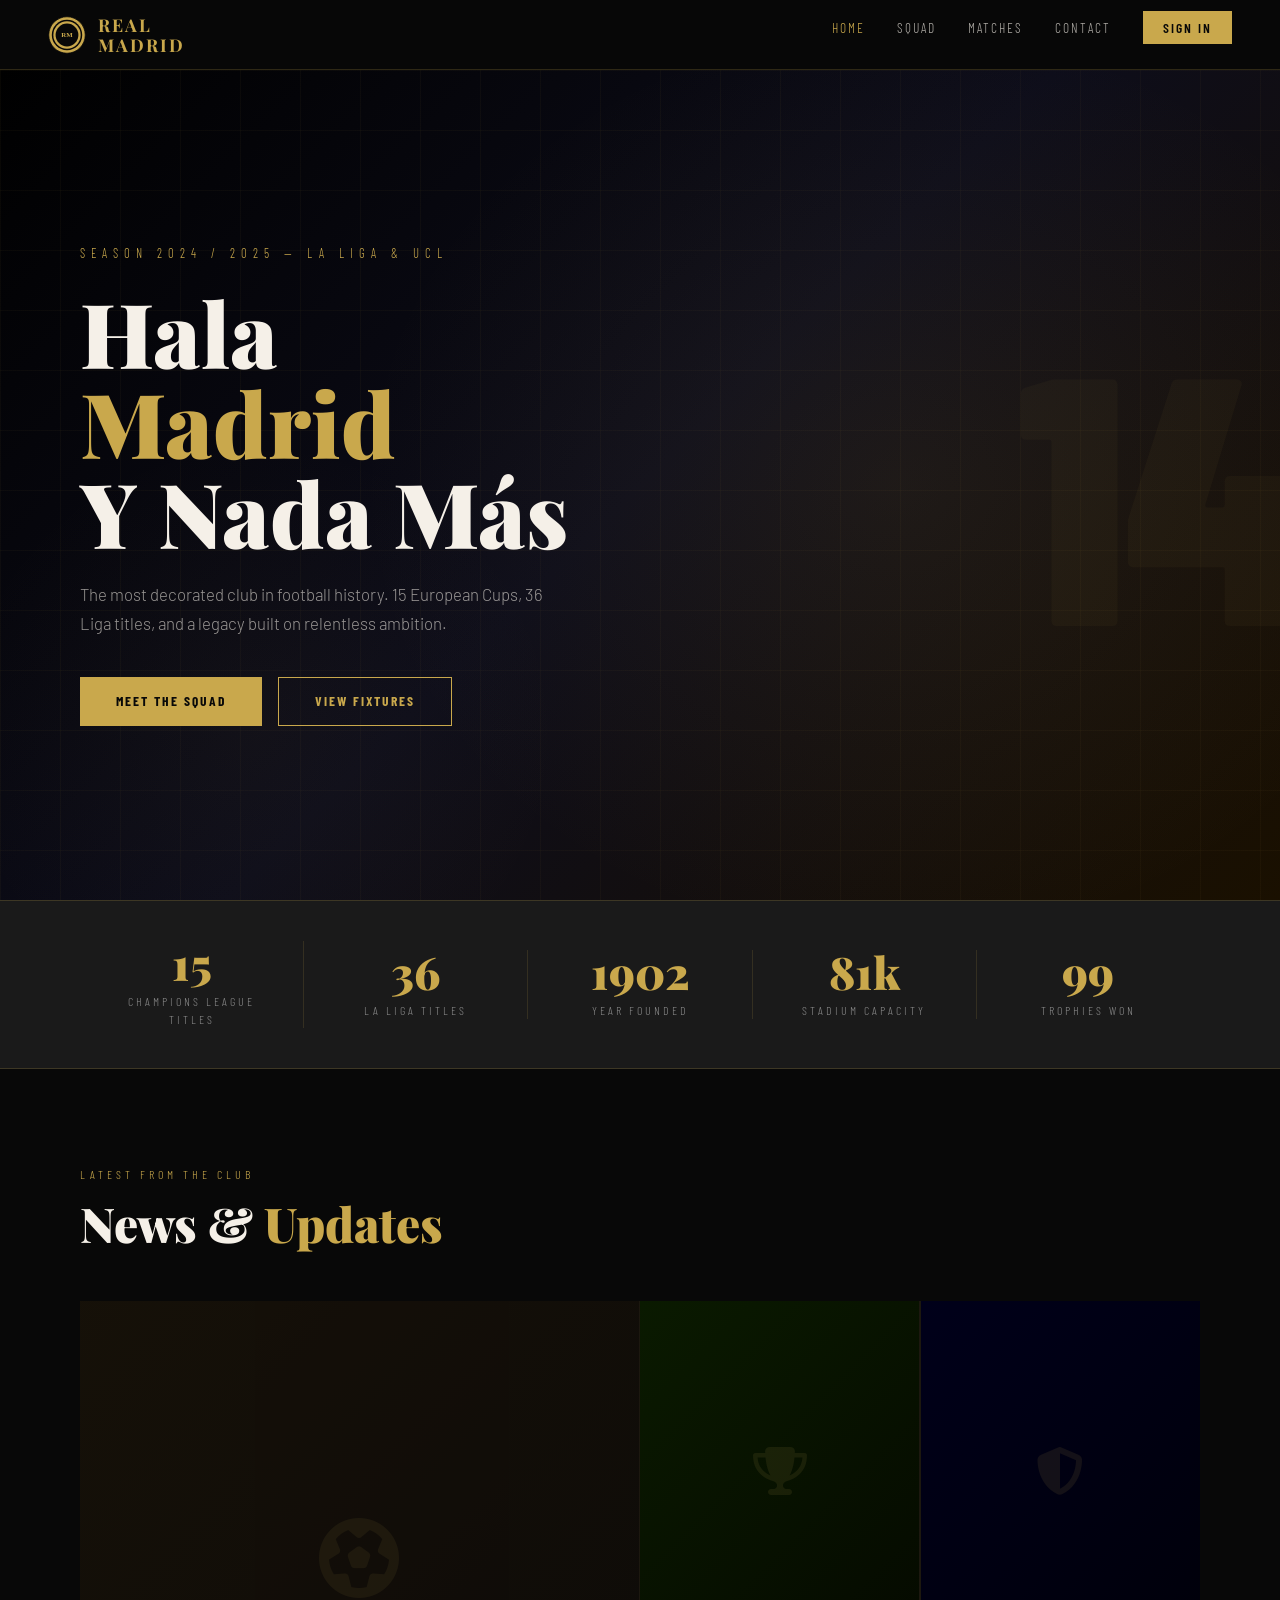
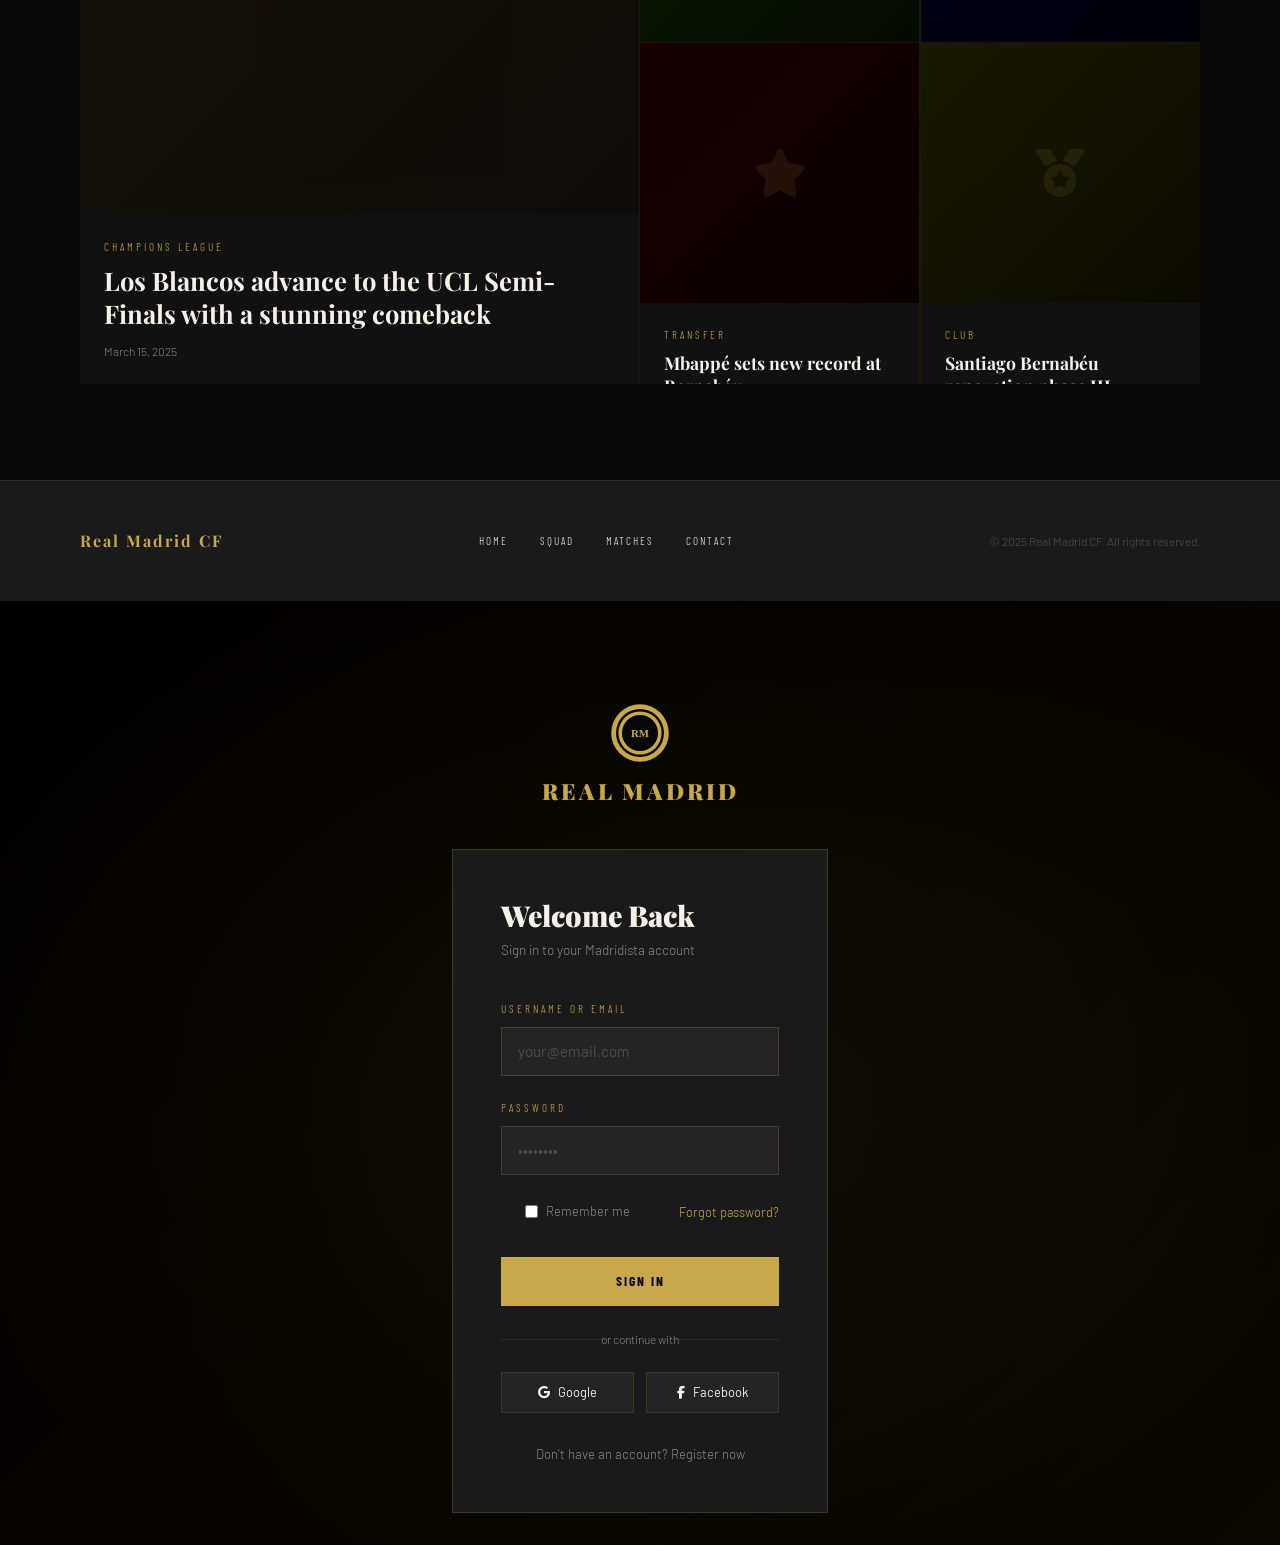
==== index.html @ 0dc450dd "first commit" ====
<!DOCTYPE html>
<html lang="en">
<head>
  <meta charset="UTF-8" />
  <meta name="viewport" content="width=device-width, initial-scale=1.0"/>
  <title>Real Madrid CF — Official</title>

  <!-- Bootstrap -->
  <link href="https://cdn.jsdelivr.net/npm/bootstrap@5.3.3/dist/css/bootstrap.min.css" rel="stylesheet"/>
  <!-- Google Fonts -->
  <link href="https://fonts.googleapis.com/css2?family=Playfair+Display:wght@700;900&family=Barlow:wght@300;400;600&family=Barlow+Condensed:wght@700;900&display=swap" rel="stylesheet"/>
  <!-- Font Awesome -->
  <link rel="stylesheet" href="https://cdnjs.cloudflare.com/ajax/libs/font-awesome/6.5.0/css/all.min.css"/>

  <style>
    :root {
      --gold: #C9A84C;
      --gold-light: #e8c97e;
      --black: #080808;
      --dark: #111111;
      --dark-2: #1a1a1a;
      --dark-3: #242424;
      --white: #F5F0E8;
      --muted: #888;
      --rm-purple: #1a0033;
    }

    * { margin: 0; padding: 0; box-sizing: border-box; }

    html { scroll-behavior: smooth; }

    body {
      background: var(--black);
      color: var(--white);
      font-family: 'Barlow', sans-serif;
      font-weight: 300;
      overflow-x: hidden;
    }

    /* ── PAGES ── */
    .page { display: none; min-height: 100vh; }
    .page.active { display: block; }

    /* ── NAVBAR ── */
    nav {
      position: fixed; top: 0; left: 0; right: 0; z-index: 1000;
      display: flex; align-items: center; justify-content: space-between;
      padding: 0 3rem;
      height: 70px;
      background: rgba(8,8,8,0.95);
      border-bottom: 1px solid rgba(201,168,76,0.2);
      backdrop-filter: blur(10px);
    }

    .nav-logo {
      display: flex; align-items: center; gap: 12px; cursor: pointer;
      text-decoration: none;
    }

    .nav-logo svg { width: 38px; height: 38px; }

    .nav-brand {
      font-family: 'Playfair Display', serif;
      font-size: 1.1rem;
      font-weight: 700;
      color: var(--gold);
      letter-spacing: 2px;
      text-transform: uppercase;
      line-height: 1.1;
    }

    .nav-links {
      display: flex; gap: 2rem; list-style: none;
    }

    .nav-links a {
      color: var(--white);
      text-decoration: none;
      font-family: 'Barlow Condensed', sans-serif;
      font-size: 0.85rem;
      letter-spacing: 2px;
      text-transform: uppercase;
      opacity: 0.7;
      transition: opacity 0.2s, color 0.2s;
      cursor: pointer;
    }

    .nav-links a:hover,
    .nav-links a.active-link { opacity: 1; color: var(--gold); }

    .nav-cta {
      background: var(--gold);
      color: var(--black) !important;
      padding: 8px 20px;
      opacity: 1 !important;
      font-weight: 600 !important;
      transition: background 0.2s !important;
    }

    .nav-cta:hover { background: var(--gold-light) !important; }

    /* ══════════════════════════════════════════
       HOME PAGE
    ══════════════════════════════════════════ */
    #home { padding-top: 70px; }

    .hero {
      position: relative;
      height: calc(100vh - 70px);
      background: linear-gradient(135deg, #000 0%, #0d0d1a 50%, #1a1000 100%);
      display: flex; align-items: center;
      overflow: hidden;
    }

    .hero::before {
      content: '';
      position: absolute; inset: 0;
      background:
        radial-gradient(ellipse 60% 80% at 70% 50%, rgba(201,168,76,0.08) 0%, transparent 70%),
        radial-gradient(ellipse 40% 60% at 20% 80%, rgba(201,168,76,0.04) 0%, transparent 60%);
    }

    .hero-grid {
      position: absolute; inset: 0;
      background-image:
        linear-gradient(rgba(201,168,76,0.04) 1px, transparent 1px),
        linear-gradient(90deg, rgba(201,168,76,0.04) 1px, transparent 1px);
      background-size: 60px 60px;
    }

    .hero-number {
      position: absolute;
      right: -2rem;
      font-family: 'Barlow Condensed', sans-serif;
      font-size: clamp(12rem, 30vw, 22rem);
      font-weight: 900;
      color: rgba(201,168,76,0.04);
      line-height: 1;
      user-select: none;
      pointer-events: none;
    }

    .hero-content {
      position: relative; z-index: 2;
      padding: 0 5rem;
      max-width: 750px;
    }

    .hero-eyebrow {
      font-family: 'Barlow Condensed', sans-serif;
      font-size: 0.8rem;
      letter-spacing: 6px;
      text-transform: uppercase;
      color: var(--gold);
      margin-bottom: 1.5rem;
      opacity: 0;
      animation: fadeUp 0.8s 0.2s forwards;
    }

    .hero-title {
      font-family: 'Playfair Display', serif;
      font-size: clamp(3.5rem, 7vw, 6rem);
      font-weight: 900;
      line-height: 1.0;
      margin-bottom: 1.5rem;
      opacity: 0;
      animation: fadeUp 0.8s 0.4s forwards;
    }

    .hero-title span { color: var(--gold); }

    .hero-sub {
      font-size: 1.05rem;
      font-weight: 300;
      color: rgba(245,240,232,0.6);
      line-height: 1.7;
      max-width: 480px;
      margin-bottom: 2.5rem;
      opacity: 0;
      animation: fadeUp 0.8s 0.6s forwards;
    }

    .hero-actions {
      display: flex; gap: 1rem; flex-wrap: wrap;
      opacity: 0;
      animation: fadeUp 0.8s 0.8s forwards;
    }

    .btn-gold {
      background: var(--gold);
      color: var(--black);
      border: none;
      padding: 14px 36px;
      font-family: 'Barlow Condensed', sans-serif;
      font-size: 0.85rem;
      letter-spacing: 2px;
      text-transform: uppercase;
      font-weight: 700;
      cursor: pointer;
      transition: background 0.2s, transform 0.2s;
    }

    .btn-gold:hover { background: var(--gold-light); transform: translateY(-2px); }

    .btn-outline-gold {
      background: transparent;
      color: var(--gold);
      border: 1px solid var(--gold);
      padding: 13px 36px;
      font-family: 'Barlow Condensed', sans-serif;
      font-size: 0.85rem;
      letter-spacing: 2px;
      text-transform: uppercase;
      font-weight: 700;
      cursor: pointer;
      transition: background 0.2s, color 0.2s, transform 0.2s;
    }

    .btn-outline-gold:hover {
      background: var(--gold);
      color: var(--black);
      transform: translateY(-2px);
    }

    /* Stats bar */
    .stats-bar {
      background: var(--dark-2);
      border-top: 1px solid rgba(201,168,76,0.2);
      border-bottom: 1px solid rgba(201,168,76,0.2);
      padding: 2.5rem 5rem;
      display: flex; gap: 0; align-items: center;
    }

    .stat-item {
      flex: 1;
      text-align: center;
      padding: 0 2rem;
      border-right: 1px solid rgba(201,168,76,0.15);
    }

    .stat-item:last-child { border-right: none; }

    .stat-number {
      font-family: 'Playfair Display', serif;
      font-size: 2.8rem;
      font-weight: 900;
      color: var(--gold);
      line-height: 1;
    }

    .stat-label {
      font-family: 'Barlow Condensed', sans-serif;
      font-size: 0.75rem;
      letter-spacing: 3px;
      text-transform: uppercase;
      color: var(--muted);
      margin-top: 0.4rem;
    }

    /* News section */
    .section-title {
      font-family: 'Playfair Display', serif;
      font-size: clamp(2rem, 4vw, 3rem);
      font-weight: 900;
      margin-bottom: 0.5rem;
    }

    .section-title span { color: var(--gold); }

    .section-eyebrow {
      font-family: 'Barlow Condensed', sans-serif;
      font-size: 0.75rem;
      letter-spacing: 4px;
      text-transform: uppercase;
      color: var(--gold);
      margin-bottom: 0.75rem;
    }

    .news-grid {
      display: grid;
      grid-template-columns: 2fr 1fr 1fr;
      gap: 1.5px;
      background: rgba(201,168,76,0.1);
      margin-top: 3rem;
    }

    .news-card {
      background: var(--dark);
      overflow: hidden;
      cursor: pointer;
      position: relative;
    }

    .news-card:hover .news-img { transform: scale(1.05); }
    .news-card:hover .news-overlay { opacity: 1; }

    .news-img-wrap { overflow: hidden; height: 260px; }
    .news-card:first-child .news-img-wrap { height: 100%; }

    .news-img {
      width: 100%; height: 100%;
      object-fit: cover;
      transition: transform 0.6s ease;
      background: var(--dark-3);
    }

    /* Placeholder images */
    .news-img.placeholder {
      display: flex; align-items: center; justify-content: center;
      font-size: 3rem; color: rgba(201,168,76,0.2);
    }

    .news-body { padding: 1.5rem; }

    .news-tag {
      font-family: 'Barlow Condensed', sans-serif;
      font-size: 0.7rem;
      letter-spacing: 3px;
      text-transform: uppercase;
      color: var(--gold);
      margin-bottom: 0.5rem;
    }

    .news-title {
      font-family: 'Playfair Display', serif;
      font-size: 1.1rem;
      font-weight: 700;
      line-height: 1.3;
      color: var(--white);
    }

    .news-card:first-child .news-title { font-size: 1.6rem; }

    .news-date {
      font-size: 0.75rem;
      color: var(--muted);
      margin-top: 0.75rem;
    }

    /* Section padding */
    .section { padding: 6rem 5rem; }

    @keyframes fadeUp {
      from { opacity: 0; transform: translateY(30px); }
      to   { opacity: 1; transform: translateY(0); }
    }

    /* ══════════════════════════════════════════
       SQUAD PAGE
    ══════════════════════════════════════════ */
    #squad { padding-top: 70px; }

    .page-hero {
      height: 340px;
      background: linear-gradient(135deg, #0a0a0a 0%, #1a1200 100%);
      display: flex; flex-direction: column; align-items: center; justify-content: center;
      text-align: center;
      position: relative; overflow: hidden;
    }

    .page-hero::before {
      content: '';
      position: absolute; inset: 0;
      background: radial-gradient(ellipse 80% 100% at 50% 100%, rgba(201,168,76,0.1), transparent);
    }

    .page-hero-title {
      font-family: 'Playfair Display', serif;
      font-size: clamp(2.5rem, 6vw, 4.5rem);
      font-weight: 900;
      position: relative;
    }

    .page-hero-sub {
      font-family: 'Barlow Condensed', sans-serif;
      font-size: 0.8rem;
      letter-spacing: 5px;
      text-transform: uppercase;
      color: var(--gold);
      margin-bottom: 1rem;
    }

    .filter-bar {
      display: flex; gap: 0.5rem; justify-content: center;
      padding: 2rem 5rem;
      background: var(--dark-2);
      border-bottom: 1px solid rgba(201,168,76,0.1);
      flex-wrap: wrap;
    }

    .filter-btn {
      background: transparent;
      color: var(--muted);
      border: 1px solid rgba(201,168,76,0.2);
      padding: 8px 20px;
      font-family: 'Barlow Condensed', sans-serif;
      font-size: 0.75rem;
      letter-spacing: 2px;
      text-transform: uppercase;
      cursor: pointer;
      transition: all 0.2s;
    }

    .filter-btn:hover,
    .filter-btn.active {
      background: var(--gold);
      color: var(--black);
      border-color: var(--gold);
    }

    .squad-grid {
      display: grid;
      grid-template-columns: repeat(auto-fill, minmax(220px, 1fr));
      gap: 1.5px;
      background: rgba(201,168,76,0.08);
      padding: 1.5px;
    }

    .player-card {
      background: var(--dark);
      position: relative;
      overflow: hidden;
      cursor: pointer;
      aspect-ratio: 3/4;
      display: flex; flex-direction: column; justify-content: flex-end;
    }

    .player-bg {
      position: absolute; inset: 0;
      background: linear-gradient(160deg, var(--dark-3), var(--dark));
      display: flex; align-items: center; justify-content: center;
    }

    .player-num-bg {
      font-family: 'Barlow Condensed', sans-serif;
      font-size: 8rem;
      font-weight: 900;
      color: rgba(201,168,76,0.06);
      position: absolute;
      top: 50%; left: 50%;
      transform: translate(-50%, -50%);
      user-select: none;
    }

    .player-icon {
      font-size: 5rem;
      color: rgba(201,168,76,0.15);
      z-index: 1;
    }

    .player-overlay {
      position: absolute; inset: 0;
      background: linear-gradient(to top, rgba(8,8,8,0.97) 0%, transparent 55%);
    }

    .player-info {
      position: relative; z-index: 2;
      padding: 1.5rem;
    }

    .player-pos {
      font-family: 'Barlow Condensed', sans-serif;
      font-size: 0.65rem;
      letter-spacing: 3px;
      text-transform: uppercase;
      color: var(--gold);
      margin-bottom: 0.3rem;
    }

    .player-name {
      font-family: 'Playfair Display', serif;
      font-size: 1.15rem;
      font-weight: 700;
      line-height: 1.2;
    }

    .player-number {
      font-family: 'Barlow Condensed', sans-serif;
      font-size: 0.8rem;
      color: var(--muted);
      margin-top: 0.3rem;
    }

    .player-card::after {
      content: '';
      position: absolute; inset: 0;
      border: 1px solid transparent;
      transition: border-color 0.3s;
    }

    .player-card:hover::after { border-color: var(--gold); }

    /* ══════════════════════════════════════════
       MATCHES PAGE
    ══════════════════════════════════════════ */
    #matches { padding-top: 70px; }

    .match-tabs {
      display: flex; gap: 0;
      border-bottom: 1px solid rgba(201,168,76,0.2);
      padding: 0 5rem;
      background: var(--dark);
    }

    .match-tab {
      padding: 1.2rem 2rem;
      font-family: 'Barlow Condensed', sans-serif;
      font-size: 0.8rem;
      letter-spacing: 3px;
      text-transform: uppercase;
      color: var(--muted);
      cursor: pointer;
      border-bottom: 2px solid transparent;
      transition: all 0.2s;
    }

    .match-tab.active { color: var(--gold); border-bottom-color: var(--gold); }

    .matches-list { padding: 3rem 5rem; }

    .match-card {
      background: var(--dark-2);
      border: 1px solid rgba(201,168,76,0.1);
      padding: 2rem 2.5rem;
      margin-bottom: 1px;
      display: grid;
      grid-template-columns: 1fr auto 1fr auto;
      align-items: center;
      gap: 2rem;
      transition: border-color 0.2s, background 0.2s;
      cursor: pointer;
    }

    .match-card:hover {
      border-color: rgba(201,168,76,0.4);
      background: var(--dark-3);
    }

    .match-team {
      display: flex; align-items: center; gap: 1rem;
    }

    .match-team.away { flex-direction: row-reverse; text-align: right; }

    .team-logo {
      width: 48px; height: 48px;
      border-radius: 50%;
      background: var(--dark-3);
      display: flex; align-items: center; justify-content: center;
      font-size: 1.4rem;
      flex-shrink: 0;
      border: 1px solid rgba(201,168,76,0.2);
    }

    .team-name {
      font-family: 'Playfair Display', serif;
      font-size: 1.05rem;
      font-weight: 700;
    }

    .team-league {
      font-size: 0.72rem;
      color: var(--muted);
      font-family: 'Barlow Condensed', sans-serif;
      letter-spacing: 2px;
      text-transform: uppercase;
    }

    .match-score {
      text-align: center;
      min-width: 120px;
    }

    .score-display {
      font-family: 'Playfair Display', serif;
      font-size: 2.2rem;
      font-weight: 900;
      color: var(--gold);
      line-height: 1;
    }

    .score-vs {
      font-family: 'Barlow Condensed', sans-serif;
      font-size: 2rem;
      font-weight: 700;
      color: rgba(201,168,76,0.3);
      line-height: 1;
    }

    .match-meta {
      text-align: center;
      min-width: 140px;
    }

    .match-comp {
      font-family: 'Barlow Condensed', sans-serif;
      font-size: 0.65rem;
      letter-spacing: 3px;
      text-transform: uppercase;
      color: var(--gold);
      margin-bottom: 0.3rem;
    }

    .match-date {
      font-size: 0.85rem;
      color: var(--muted);
    }

    .match-venue {
      font-size: 0.75rem;
      color: rgba(245,240,232,0.35);
      margin-top: 0.2rem;
    }

    .result-badge {
      font-family: 'Barlow Condensed', sans-serif;
      font-size: 0.7rem;
      letter-spacing: 2px;
      text-transform: uppercase;
      padding: 3px 10px;
      margin-top: 0.5rem;
      display: inline-block;
    }

    .result-badge.win { background: rgba(39,174,96,0.15); color: #2ecc71; }
    .result-badge.draw { background: rgba(241,196,15,0.15); color: #f1c40f; }
    .result-badge.upcoming { background: rgba(201,168,76,0.1); color: var(--gold); }

    /* ══════════════════════════════════════════
       LOGIN PAGE
    ══════════════════════════════════════════ */
    #login {
      padding-top: 70px;
      min-height: 100vh;
      background: linear-gradient(135deg, #000 0%, #0a0800 100%);
      display: flex; align-items: center; justify-content: center;
      position: relative;
    }

    #login::before {
      content: '';
      position: absolute; inset: 0;
      background:
        radial-gradient(ellipse 60% 60% at 50% 50%, rgba(201,168,76,0.05), transparent);
    }

    .login-wrap {
      position: relative; z-index: 2;
      width: 100%; max-width: 440px;
      padding: 2rem;
    }

    .login-logo {
      text-align: center; margin-bottom: 2.5rem;
    }

    .login-logo-text {
      font-family: 'Playfair Display', serif;
      font-size: 1.4rem;
      font-weight: 900;
      color: var(--gold);
      letter-spacing: 3px;
      text-transform: uppercase;
      margin-top: 0.75rem;
    }

    .login-box {
      background: var(--dark-2);
      border: 1px solid rgba(201,168,76,0.2);
      padding: 3rem;
    }

    .login-title {
      font-family: 'Playfair Display', serif;
      font-size: 1.8rem;
      font-weight: 900;
      margin-bottom: 0.5rem;
    }

    .login-sub {
      font-size: 0.85rem;
      color: var(--muted);
      margin-bottom: 2.5rem;
    }

    .form-group { margin-bottom: 1.5rem; }

    .form-label {
      display: block;
      font-family: 'Barlow Condensed', sans-serif;
      font-size: 0.7rem;
      letter-spacing: 3px;
      text-transform: uppercase;
      color: var(--gold);
      margin-bottom: 0.6rem;
    }

    .form-input {
      width: 100%;
      background: var(--dark-3);
      border: 1px solid rgba(201,168,76,0.2);
      color: var(--white);
      padding: 12px 16px;
      font-family: 'Barlow', sans-serif;
      font-size: 0.95rem;
      outline: none;
      transition: border-color 0.2s;
    }

    .form-input:focus { border-color: var(--gold); }
    .form-input::placeholder { color: rgba(245,240,232,0.2); }

    .form-check-group {
      display: flex; align-items: center; justify-content: space-between;
      margin-bottom: 2rem;
    }

    .form-check { display: flex; align-items: center; gap: 0.5rem; }

    .form-check input[type="checkbox"] { accent-color: var(--gold); }

    .form-check label {
      font-size: 0.8rem;
      color: var(--muted);
      cursor: pointer;
    }

    .forgot-link {
      font-size: 0.8rem;
      color: var(--gold);
      text-decoration: none;
      cursor: pointer;
    }

    .forgot-link:hover { color: var(--gold-light); }

    .login-divider {
      text-align: center;
      margin: 1.5rem 0;
      position: relative;
      color: var(--muted);
      font-size: 0.75rem;
    }

    .login-divider::before, .login-divider::after {
      content: '';
      position: absolute;
      top: 50%;
      width: 38%;
      height: 1px;
      background: rgba(201,168,76,0.15);
    }

    .login-divider::before { left: 0; }
    .login-divider::after { right: 0; }

    .social-btns { display: flex; gap: 0.75rem; }

    .social-btn {
      flex: 1;
      background: var(--dark-3);
      border: 1px solid rgba(201,168,76,0.15);
      color: var(--white);
      padding: 10px;
      display: flex; align-items: center; justify-content: center; gap: 0.5rem;
      font-family: 'Barlow', sans-serif;
      font-size: 0.8rem;
      cursor: pointer;
      transition: border-color 0.2s;
    }

    .social-btn:hover { border-color: var(--gold); }

    .register-link {
      text-align: center;
      margin-top: 2rem;
      font-size: 0.82rem;
      color: var(--muted);
    }

    .register-link a {
      color: var(--gold);
      text-decoration: none;
      cursor: pointer;
    }

    /* ══════════════════════════════════════════
       CONTACT PAGE
    ══════════════════════════════════════════ */
    #contact { padding-top: 70px; }

    .contact-layout {
      display: grid;
      grid-template-columns: 1fr 1fr;
      min-height: calc(100vh - 70px - 340px);
    }

    .contact-info {
      background: var(--dark-2);
      padding: 5rem;
      border-right: 1px solid rgba(201,168,76,0.1);
    }

    .contact-form-wrap {
      padding: 5rem;
    }

    .contact-item {
      display: flex; align-items: flex-start; gap: 1.5rem;
      margin-bottom: 2.5rem;
    }

    .contact-icon {
      width: 44px; height: 44px;
      border: 1px solid rgba(201,168,76,0.3);
      display: flex; align-items: center; justify-content: center;
      color: var(--gold);
      font-size: 1rem;
      flex-shrink: 0;
    }

    .contact-item-label {
      font-family: 'Barlow Condensed', sans-serif;
      font-size: 0.65rem;
      letter-spacing: 3px;
      text-transform: uppercase;
      color: var(--gold);
      margin-bottom: 0.3rem;
    }

    .contact-item-text {
      font-size: 0.9rem;
      color: rgba(245,240,232,0.7);
      line-height: 1.5;
    }

    .social-icons {
      display: flex; gap: 1rem;
      margin-top: 3rem;
    }

    .social-icon {
      width: 40px; height: 40px;
      border: 1px solid rgba(201,168,76,0.2);
      display: flex; align-items: center; justify-content: center;
      color: var(--muted);
      font-size: 0.9rem;
      cursor: pointer;
      transition: all 0.2s;
      text-decoration: none;
    }

    .social-icon:hover {
      background: var(--gold);
      color: var(--black);
      border-color: var(--gold);
    }

    .textarea-input {
      width: 100%;
      background: var(--dark-3);
      border: 1px solid rgba(201,168,76,0.2);
      color: var(--white);
      padding: 12px 16px;
      font-family: 'Barlow', sans-serif;
      font-size: 0.95rem;
      outline: none;
      transition: border-color 0.2s;
      resize: vertical;
      min-height: 130px;
    }

    .textarea-input:focus { border-color: var(--gold); }
    .textarea-input::placeholder { color: rgba(245,240,232,0.2); }

    /* ══════════════════════════════════════════
       FOOTER
    ══════════════════════════════════════════ */
    footer {
      background: var(--dark-2);
      border-top: 1px solid rgba(201,168,76,0.15);
      padding: 3rem 5rem;
      display: flex;
      align-items: center; justify-content: space-between;
    }

    .footer-brand {
      font-family: 'Playfair Display', serif;
      font-size: 1rem;
      font-weight: 700;
      color: var(--gold);
      letter-spacing: 2px;
    }

    .footer-links { display: flex; gap: 2rem; }

    .footer-links a {
      font-family: 'Barlow Condensed', sans-serif;
      font-size: 0.7rem;
      letter-spacing: 2px;
      text-transform: uppercase;
      color: var(--muted);
      text-decoration: none;
      cursor: pointer;
      transition: color 0.2s;
    }

    .footer-links a:hover { color: var(--gold); }

    .footer-copy {
      font-size: 0.75rem;
      color: rgba(136,136,136,0.5);
    }

    /* ══════════════════════════════════════════
       ALERT / TOAST
    ══════════════════════════════════════════ */
    .rm-toast {
      position: fixed;
      top: 90px; right: 2rem;
      background: var(--dark-2);
      border: 1px solid var(--gold);
      border-left: 4px solid var(--gold);
      padding: 1rem 1.5rem;
      min-width: 260px;
      z-index: 9999;
      display: none;
      animation: slideIn 0.3s ease;
    }

    .rm-toast.show { display: block; }

    .toast-title {
      font-family: 'Barlow Condensed', sans-serif;
      font-size: 0.75rem;
      letter-spacing: 2px;
      text-transform: uppercase;
      color: var(--gold);
      margin-bottom: 0.3rem;
    }

    .toast-msg { font-size: 0.85rem; color: var(--white); }

    @keyframes slideIn {
      from { opacity: 0; transform: translateX(20px); }
      to   { opacity: 1; transform: translateX(0); }
    }

    /* Responsive */
    @media (max-width: 900px) {
      nav { padding: 0 1.5rem; }
      .nav-links { display: none; }
      .hero-content { padding: 0 2rem; }
      .stats-bar { padding: 2rem; flex-wrap: wrap; }
      .section { padding: 4rem 2rem; }
      .news-grid { grid-template-columns: 1fr; }
      .matches-list { padding: 2rem 1.5rem; }
      .match-card { grid-template-columns: 1fr; text-align: center; }
      .match-team.away { flex-direction: row; text-align: left; }
      .contact-layout { grid-template-columns: 1fr; }
      .contact-info { padding: 3rem 2rem; }
      .contact-form-wrap { padding: 3rem 2rem; }
      footer { flex-direction: column; gap: 1.5rem; text-align: center; }
      .filter-bar { padding: 1.5rem; }
      .login-box { padding: 2rem; }
    }
  </style>
</head>
<body>

<!-- ══════ NAVBAR ══════ -->
<nav>
  <a class="nav-logo" onclick="showPage('home')">
    <!-- Real Madrid crest SVG -->
    <svg viewBox="0 0 100 100" xmlns="http://www.w3.org/2000/svg">
      <circle cx="50" cy="50" r="48" fill="#C9A84C" stroke="#080808" stroke-width="2"/>
      <circle cx="50" cy="50" r="40" fill="#080808"/>
      <circle cx="50" cy="50" r="36" fill="#C9A84C"/>
      <circle cx="50" cy="50" r="30" fill="#080808"/>
      <text x="50" y="56" text-anchor="middle" font-family="serif" font-weight="900" font-size="18" fill="#C9A84C">RM</text>
    </svg>
    <div class="nav-brand">Real<br>Madrid</div>
  </a>

  <ul class="nav-links">
    <li><a onclick="showPage('home')" class="active-link" id="nav-home">Home</a></li>
    <li><a onclick="showPage('squad')" id="nav-squad">Squad</a></li>
    <li><a onclick="showPage('matches')" id="nav-matches">Matches</a></li>
    <li><a onclick="showPage('contact')" id="nav-contact">Contact</a></li>
    <li><a onclick="showPage('login')" class="nav-cta" id="nav-login">Sign In</a></li>
  </ul>
</nav>

<!-- ══════ TOAST ══════ -->
<div class="rm-toast" id="toast">
  <div class="toast-title" id="toast-title">Notification</div>
  <div class="toast-msg" id="toast-msg">Message here</div>
</div>

<!-- ══════════════════════════════════════════
     PAGE: HOME
══════════════════════════════════════════ -->
<div class="page active" id="home">
  <section class="hero">
    <div class="hero-grid"></div>
    <div class="hero-number">14</div>
    <div class="hero-content">
      <p class="hero-eyebrow">Season 2024 / 2025 — La Liga & UCL</p>
      <h1 class="hero-title">Hala<br><span>Madrid</span><br>Y Nada Más</h1>
      <p class="hero-sub">The most decorated club in football history. 15 European Cups, 36 Liga titles, and a legacy built on relentless ambition.</p>
      <div class="hero-actions">
        <button class="btn-gold" onclick="showPage('squad')">Meet the Squad</button>
        <button class="btn-outline-gold" onclick="showPage('matches')">View Fixtures</button>
      </div>
    </div>
  </section>

  <div class="stats-bar">
    <div class="stat-item">
      <div class="stat-number">15</div>
      <div class="stat-label">Champions League Titles</div>
    </div>
    <div class="stat-item">
      <div class="stat-number">36</div>
      <div class="stat-label">La Liga Titles</div>
    </div>
    <div class="stat-item">
      <div class="stat-number">1902</div>
      <div class="stat-label">Year Founded</div>
    </div>
    <div class="stat-item">
      <div class="stat-number">81k</div>
      <div class="stat-label">Stadium Capacity</div>
    </div>
    <div class="stat-item">
      <div class="stat-number">99</div>
      <div class="stat-label">Trophies Won</div>
    </div>
  </div>

  <section class="section">
    <p class="section-eyebrow">Latest from the Club</p>
    <h2 class="section-title">News & <span>Updates</span></h2>

    <div class="news-grid">
      <!-- Featured -->
      <div class="news-card" style="display:flex;flex-direction:column;">
        <div class="news-img-wrap" style="flex:1;min-height:300px;">
          <div class="news-img placeholder" style="height:100%;display:flex;align-items:center;justify-content:center;background:linear-gradient(135deg,#1a1000,#0a0500);font-size:5rem;color:rgba(201,168,76,0.15);">
            <i class="fas fa-futbol"></i>
          </div>
        </div>
        <div class="news-body" style="background:var(--dark);">
          <div class="news-tag">Champions League</div>
          <div class="news-title">Los Blancos advance to the UCL Semi-Finals with a stunning comeback</div>
          <div class="news-date">March 15, 2025</div>
        </div>
      </div>

      <!-- Small cards -->
      <div style="display:flex;flex-direction:column;gap:1.5px;">
        <div class="news-card" style="flex:1;">
          <div class="news-img-wrap">
            <div class="news-img" style="height:100%;display:flex;align-items:center;justify-content:center;background:linear-gradient(135deg,#0a1a00,#050a00);font-size:3rem;color:rgba(201,168,76,0.1);">
              <i class="fas fa-trophy"></i>
            </div>
          </div>
          <div class="news-body">
            <div class="news-tag">La Liga</div>
            <div class="news-title">Vinicius Jr named Player of the Month</div>
            <div class="news-date">March 10, 2025</div>
          </div>
        </div>
        <div class="news-card" style="flex:1;">
          <div class="news-img-wrap">
            <div class="news-img" style="height:100%;display:flex;align-items:center;justify-content:center;background:linear-gradient(135deg,#1a0000,#0a0000);font-size:3rem;color:rgba(201,168,76,0.1);">
              <i class="fas fa-star"></i>
            </div>
          </div>
          <div class="news-body">
            <div class="news-tag">Transfer</div>
            <div class="news-title">Mbappé sets new record at Bernabéu</div>
            <div class="news-date">March 7, 2025</div>
          </div>
        </div>
      </div>

      <div style="display:flex;flex-direction:column;gap:1.5px;">
        <div class="news-card" style="flex:1;">
          <div class="news-img-wrap">
            <div class="news-img" style="height:100%;display:flex;align-items:center;justify-content:center;background:linear-gradient(135deg,#00001a,#00000a);font-size:3rem;color:rgba(201,168,76,0.1);">
              <i class="fas fa-shield-alt"></i>
            </div>
          </div>
          <div class="news-body">
            <div class="news-tag">Academy</div>
            <div class="news-title">La Fábrica youth squad wins Under-18 title</div>
            <div class="news-date">March 5, 2025</div>
          </div>
        </div>
        <div class="news-card" style="flex:1;">
          <div class="news-img-wrap">
            <div class="news-img" style="height:100%;display:flex;align-items:center;justify-content:center;background:linear-gradient(135deg,#1a1a00,#0a0a00);font-size:3rem;color:rgba(201,168,76,0.1);">
              <i class="fas fa-medal"></i>
            </div>
          </div>
          <div class="news-body">
            <div class="news-tag">Club</div>
            <div class="news-title">Santiago Bernabéu renovation phase III complete</div>
            <div class="news-date">March 1, 2025</div>
          </div>
        </div>
      </div>
    </div>
  </section>

  <footer>
    <div class="footer-brand">Real Madrid CF</div>
    <div class="footer-links">
      <a onclick="showPage('home')">Home</a>
      <a onclick="showPage('squad')">Squad</a>
      <a onclick="showPage('matches')">Matches</a>
      <a onclick="showPage('contact')">Contact</a>
    </div>
    <div class="footer-copy">© 2025 Real Madrid CF. All rights reserved.</div>
  </footer>
</div>

<!-- ══════════════════════════════════════════
     PAGE: SQUAD
══════════════════════════════════════════ -->
<div class="page" id="squad">
  <div class="page-hero">
    <p class="page-hero-sub">Season 2024 / 2025</p>
    <h1 class="page-hero-title">The <span style="color:var(--gold)">Squad</span></h1>
  </div>

  <div class="filter-bar">
    <button class="filter-btn active" onclick="filterPlayers('all', this)">All Players</button>
    <button class="filter-btn" onclick="filterPlayers('GK', this)">Goalkeepers</button>
    <button class="filter-btn" onclick="filterPlayers('DEF', this)">Defenders</button>
    <button class="filter-btn" onclick="filterPlayers('MID', this)">Midfielders</button>
    <button class="filter-btn" onclick="filterPlayers('FWD', this)">Forwards</button>
  </div>

  <div class="squad-grid" id="squad-grid"></div>

  <footer>
    <div class="footer-brand">Real Madrid CF</div>
    <div class="footer-links">
      <a onclick="showPage('home')">Home</a>
      <a onclick="showPage('matches')">Matches</a>
      <a onclick="showPage('contact')">Contact</a>
    </div>
    <div class="footer-copy">© 2025 Real Madrid CF</div>
  </footer>
</div>

<!-- ══════════════════════════════════════════
     PAGE: MATCHES
══════════════════════════════════════════ -->
<div class="page" id="matches">
  <div class="page-hero">
    <p class="page-hero-sub">2024 / 2025</p>
    <h1 class="page-hero-title">Fixtures & <span style="color:var(--gold)">Results</span></h1>
  </div>

  <div class="match-tabs">
    <div class="match-tab active" onclick="switchMatchTab('results', this)">Results</div>
    <div class="match-tab" onclick="switchMatchTab('upcoming', this)">Upcoming</div>
  </div>

  <div class="matches-list" id="matches-list"></div>

  <footer>
    <div class="footer-brand">Real Madrid CF</div>
    <div class="footer-links">
      <a onclick="showPage('home')">Home</a>
      <a onclick="showPage('squad')">Squad</a>
      <a onclick="showPage('contact')">Contact</a>
    </div>
    <div class="footer-copy">© 2025 Real Madrid CF</div>
  </footer>
</div>

<!-- ══════════════════════════════════════════
     PAGE: LOGIN
══════════════════════════════════════════ -->
<div class="page" id="login">
  <div class="login-wrap">
    <div class="login-logo">
      <svg width="60" height="60" viewBox="0 0 100 100">
        <circle cx="50" cy="50" r="48" fill="#C9A84C"/>
        <circle cx="50" cy="50" r="40" fill="#080808"/>
        <circle cx="50" cy="50" r="36" fill="#C9A84C"/>
        <circle cx="50" cy="50" r="30" fill="#080808"/>
        <text x="50" y="56" text-anchor="middle" font-family="serif" font-weight="900" font-size="18" fill="#C9A84C">RM</text>
      </svg>
      <div class="login-logo-text">Real Madrid</div>
    </div>

    <div class="login-box">
      <h2 class="login-title">Welcome Back</h2>
      <p class="login-sub">Sign in to your Madridista account</p>

      <div class="form-group">
        <label class="form-label">Username or Email</label>
        <input type="text" class="form-input" placeholder="your@email.com" id="login-email"/>
      </div>

      <div class="form-group">
        <label class="form-label">Password</label>
        <input type="password" class="form-input" placeholder="••••••••" id="login-pass"/>
      </div>

      <div class="form-check-group">
        <div class="form-check">
          <input type="checkbox" id="remember" />
          <label for="remember">Remember me</label>
        </div>
        <a class="forgot-link">Forgot password?</a>
      </div>

      <button class="btn-gold" style="width:100%;padding:14px;" onclick="handleLogin()">Sign In</button>

      <div class="login-divider">or continue with</div>

      <div class="social-btns">
        <button class="social-btn"><i class="fab fa-google"></i> Google</button>
        <button class="social-btn"><i class="fab fa-facebook-f"></i> Facebook</button>
      </div>

      <div class="register-link">
        Don't have an account? <a onclick="showToast('Registration', 'Registration page coming soon!')">Register now</a>
      </div>
    </div>
  </div>
</div>

<!-- ══════════════════════════════════════════
     PAGE: CONTACT
══════════════════════════════════════════ -->
<div class="page" id="contact">
  <div class="page-hero">
    <p class="page-hero-sub">Get in Touch</p>
    <h1 class="page-hero-title"><span style="color:var(--gold)">Contact</span> Us</h1>
  </div>

  <div class="contact-layout">
    <div class="contact-info">
      <p class="section-eyebrow">Club Information</p>
      <h2 class="section-title" style="font-size:2rem;margin-bottom:2rem;">Real Madrid <span>CF</span></h2>

      <div class="contact-item">
        <div class="contact-icon"><i class="fas fa-map-marker-alt"></i></div>
        <div>
          <div class="contact-item-label">Address</div>
          <div class="contact-item-text">Av. de Concha Espina, 1<br>28036 Madrid, Spain</div>
        </div>
      </div>

      <div class="contact-item">
        <div class="contact-icon"><i class="fas fa-phone"></i></div>
        <div>
          <div class="contact-item-label">Phone</div>
          <div class="contact-item-text">+34 913 984 300</div>
        </div>
      </div>

      <div class="contact-item">
        <div class="contact-icon"><i class="fas fa-envelope"></i></div>
        <div>
          <div class="contact-item-label">Email</div>
          <div class="contact-item-text">info@realmadrid.com</div>
        </div>
      </div>

      <div class="contact-item">
        <div class="contact-icon"><i class="fas fa-stadium"></i></div>
        <div>
          <div class="contact-item-label">Stadium</div>
          <div class="contact-item-text">Santiago Bernabéu<br>Capacity: 81,044</div>
        </div>
      </div>

      <div class="social-icons">
        <a class="social-icon"><i class="fab fa-twitter"></i></a>
        <a class="social-icon"><i class="fab fa-instagram"></i></a>
        <a class="social-icon"><i class="fab fa-facebook-f"></i></a>
        <a class="social-icon"><i class="fab fa-youtube"></i></a>
        <a class="social-icon"><i class="fab fa-tiktok"></i></a>
      </div>
    </div>

    <div class="contact-form-wrap">
      <p class="section-eyebrow">Send a Message</p>
      <h2 class="section-title" style="font-size:2rem;margin-bottom:2rem;">We'd Love to <span>Hear You</span></h2>

      <div class="form-group">
        <label class="form-label">Full Name</label>
        <input type="text" class="form-input" placeholder="Your full name" id="c-name"/>
      </div>

      <div class="form-group">
        <label class="form-label">Email Address</label>
        <input type="email" class="form-input" placeholder="your@email.com" id="c-email"/>
      </div>

      <div class="form-group">
        <label class="form-label">Subject</label>
        <input type="text" class="form-input" placeholder="What's this about?" id="c-subject"/>
      </div>

      <div class="form-group">
        <label class="form-label">Message</label>
        <textarea class="textarea-input" placeholder="Write your message here..." id="c-message"></textarea>
      </div>

      <button class="btn-gold" style="padding:14px 40px;" onclick="handleContact()">Send Message</button>
    </div>
  </div>

  <footer>
    <div class="footer-brand">Real Madrid CF</div>
    <div class="footer-links">
      <a onclick="showPage('home')">Home</a>
      <a onclick="showPage('squad')">Squad</a>
      <a onclick="showPage('matches')">Matches</a>
    </div>
    <div class="footer-copy">© 2025 Real Madrid CF</div>
  </footer>
</div>

<!-- Scripts -->
<script src="https://cdn.jsdelivr.net/npm/bootstrap@5.3.3/dist/js/bootstrap.bundle.min.js"></script>
<script src="https://code.jquery.com/jquery-3.7.1.min.js"></script>

<script>
// ── DATA ──────────────────────────────────

const PLAYERS = [
  { name: 'Thibaut Courtois', pos: 'GK', number: 1, nation: '🇧🇪' },
  { name: 'Andriy Lunin',     pos: 'GK', number: 13, nation: '🇺🇦' },
  { name: 'Dani Carvajal',    pos: 'DEF', number: 2,  nation: '🇪🇸' },
  { name: 'Éder Militão',     pos: 'DEF', number: 3,  nation: '🇧🇷' },
  { name: 'David Alaba',      pos: 'DEF', number: 4,  nation: '🇦🇹' },
  { name: 'Nacho Fernández',  pos: 'DEF', number: 6,  nation: '🇪🇸' },
  { name: 'Ferland Mendy',    pos: 'DEF', number: 23, nation: '🇫🇷' },
  { name: 'Antonio Rüdiger',  pos: 'DEF', number: 22, nation: '🇩🇪' },
  { name: 'Lucas Vázquez',    pos: 'DEF', number: 17, nation: '🇪🇸' },
  { name: 'Toni Kroos',       pos: 'MID', number: 8,  nation: '🇩🇪' },
  { name: 'Luka Modrić',      pos: 'MID', number: 10, nation: '🇭🇷' },
  { name: 'Federico Valverde',pos: 'MID', number: 15, nation: '🇺🇾' },
  { name: 'Eduardo Camavinga',pos: 'MID', number: 12, nation: '🇫🇷' },
  { name: 'Aurélien Tchouaméni',pos:'MID',number:18,  nation: '🇫🇷' },
  { name: 'Dani Ceballos',    pos: 'MID', number: 19, nation: '🇪🇸' },
  { name: 'Vinicius Jr.',     pos: 'FWD', number: 7,  nation: '🇧🇷' },
  { name: 'Rodrygo Goes',     pos: 'FWD', number: 11, nation: '🇧🇷' },
  { name: 'Joselu',           pos: 'FWD', number: 14, nation: '🇪🇸' },
  { name: 'Kylian Mbappé',    pos: 'FWD', number: 9,  nation: '🇫🇷' },
  { name: 'Brahim Díaz',      pos: 'FWD', number: 21, nation: '🇲🇦' },
];

const RESULTS = [
  { home: 'Real Madrid', away: 'Barcelona',    homeScore: 3, awayScore: 2, comp: 'El Clásico',    date: 'Mar 8, 2025',  venue: 'Bernabéu', result: 'win' },
  { home: 'Atlético',    away: 'Real Madrid',  homeScore: 1, awayScore: 1, comp: 'La Liga',        date: 'Mar 1, 2025',  venue: 'Metropolitano', result: 'draw' },
  { home: 'Real Madrid', away: 'Man City',     homeScore: 4, awayScore: 3, comp: 'UCL QF',        date: 'Feb 25, 2025', venue: 'Bernabéu', result: 'win' },
  { home: 'Sevilla',     away: 'Real Madrid',  homeScore: 0, awayScore: 2, comp: 'La Liga',        date: 'Feb 18, 2025', venue: 'Sánchez-Pizjuán', result: 'win' },
  { home: 'Real Madrid', away: 'Valencia',     homeScore: 3, awayScore: 0, comp: 'La Liga',        date: 'Feb 10, 2025', venue: 'Bernabéu', result: 'win' },
];

const UPCOMING = [
  { home: 'Real Madrid', away: 'Arsenal',      comp: 'UCL SF', date: 'Apr 8, 2025',  venue: 'Bernabéu' },
  { home: 'Villarreal',  away: 'Real Madrid',  comp: 'La Liga',date: 'Apr 13, 2025', venue: 'Estadio de La Cerámica' },
  { home: 'Real Madrid', away: 'Getafe',       comp: 'La Liga',date: 'Apr 20, 2025', venue: 'Bernabéu' },
  { home: 'Arsenal',     away: 'Real Madrid',  comp: 'UCL SF', date: 'Apr 29, 2025', venue: 'Emirates Stadium' },
];

const posIcons = { GK:'🧤', DEF:'🛡️', MID:'⚡', FWD:'⚽' };

// ── PAGES ─────────────────────────────────

function showPage(id) {
  $('.page').removeClass('active');
  $('#' + id).addClass('active');
  $('.nav-links a').removeClass('active-link');
  $('#nav-' + id).addClass('active-link');
  window.scrollTo(0, 0);
}

// ── SQUAD ─────────────────────────────────

function renderSquad(filter) {
  const data = filter === 'all' ? PLAYERS : PLAYERS.filter(p => p.pos === filter);
  let html = '';
  data.forEach(p => {
    html += `
      <div class="player-card" data-pos="${p.pos}">
        <div class="player-bg">
          <div class="player-num-bg">${p.number}</div>
          <div class="player-icon">${posIcons[p.pos] || '⚽'}</div>
        </div>
        <div class="player-overlay"></div>
        <div class="player-info">
          <div class="player-pos">${p.pos} ${p.nation}</div>
          <div class="player-name">${p.name}</div>
          <div class="player-number">#${p.number}</div>
        </div>
      </div>`;
  });
  $('#squad-grid').html(html);
}

function filterPlayers(pos, btn) {
  $('.filter-btn').removeClass('active');
  $(btn).addClass('active');
  renderSquad(pos);
}

// ── MATCHES ────────────────────────────────

let currentMatchTab = 'results';

function renderMatches(tab) {
  const data = tab === 'results' ? RESULTS : UPCOMING;
  let html = '';
  data.forEach(m => {
    const scoreEl = tab === 'results'
      ? `<div class="score-display">${m.homeScore} — ${m.awayScore}</div>
         <div class="result-badge ${m.result}">${m.result.toUpperCase()}</div>`
      : `<div class="score-vs">VS</div>`;

    html += `
      <div class="match-card">
        <div class="match-team">
          <div class="team-logo">🏠</div>
          <div>
            <div class="team-name">${m.home}</div>
            <div class="team-league">Home</div>
          </div>
        </div>
        <div class="match-score">${scoreEl}</div>
        <div class="match-team away">
          <div class="team-logo">✈️</div>
          <div>
            <div class="team-name">${m.away}</div>
            <div class="team-league">Away</div>
          </div>
        </div>
        <div class="match-meta">
          <div class="match-comp">${m.comp}</div>
          <div class="match-date">${m.date}</div>
          <div class="match-venue">${m.venue}</div>
        </div>
      </div>`;
  });
  $('#matches-list').html(html);
}

function switchMatchTab(tab, el) {
  currentMatchTab = tab;
  $('.match-tab').removeClass('active');
  $(el).addClass('active');
  renderMatches(tab);
}

// ── LOGIN ──────────────────────────────────

function handleLogin() {
  const email = $('#login-email').val().trim();
  const pass  = $('#login-pass').val().trim();
  if (!email || !pass) {
    showToast('Error', 'Please fill in all fields.');
    return;
  }
  showToast('Welcome!', 'Signed in successfully. Hala Madrid!');
  setTimeout(() => showPage('home'), 1500);
}

// ── CONTACT ────────────────────────────────

function handleContact() {
  const name    = $('#c-name').val().trim();
  const email   = $('#c-email').val().trim();
  const subject = $('#c-subject').val().trim();
  const msg     = $('#c-message').val().trim();
  if (!name || !email || !subject || !msg) {
    showToast('Error', 'Please fill in all fields.');
    return;
  }
  showToast('Message Sent!', 'We\'ll get back to you shortly. ¡Gracias!');
  $('#c-name, #c-email, #c-subject, #c-message').val('');
}

// ── TOAST ──────────────────────────────────

function showToast(title, msg) {
  $('#toast-title').text(title);
  $('#toast-msg').text(msg);
  $('#toast').addClass('show');
  setTimeout(() => $('#toast').removeClass('show'), 3500);
}

// ── INIT ───────────────────────────────────

$(document).ready(function() {
  renderSquad('all');
  renderMatches('results');
});
</script>
</body>
</html>
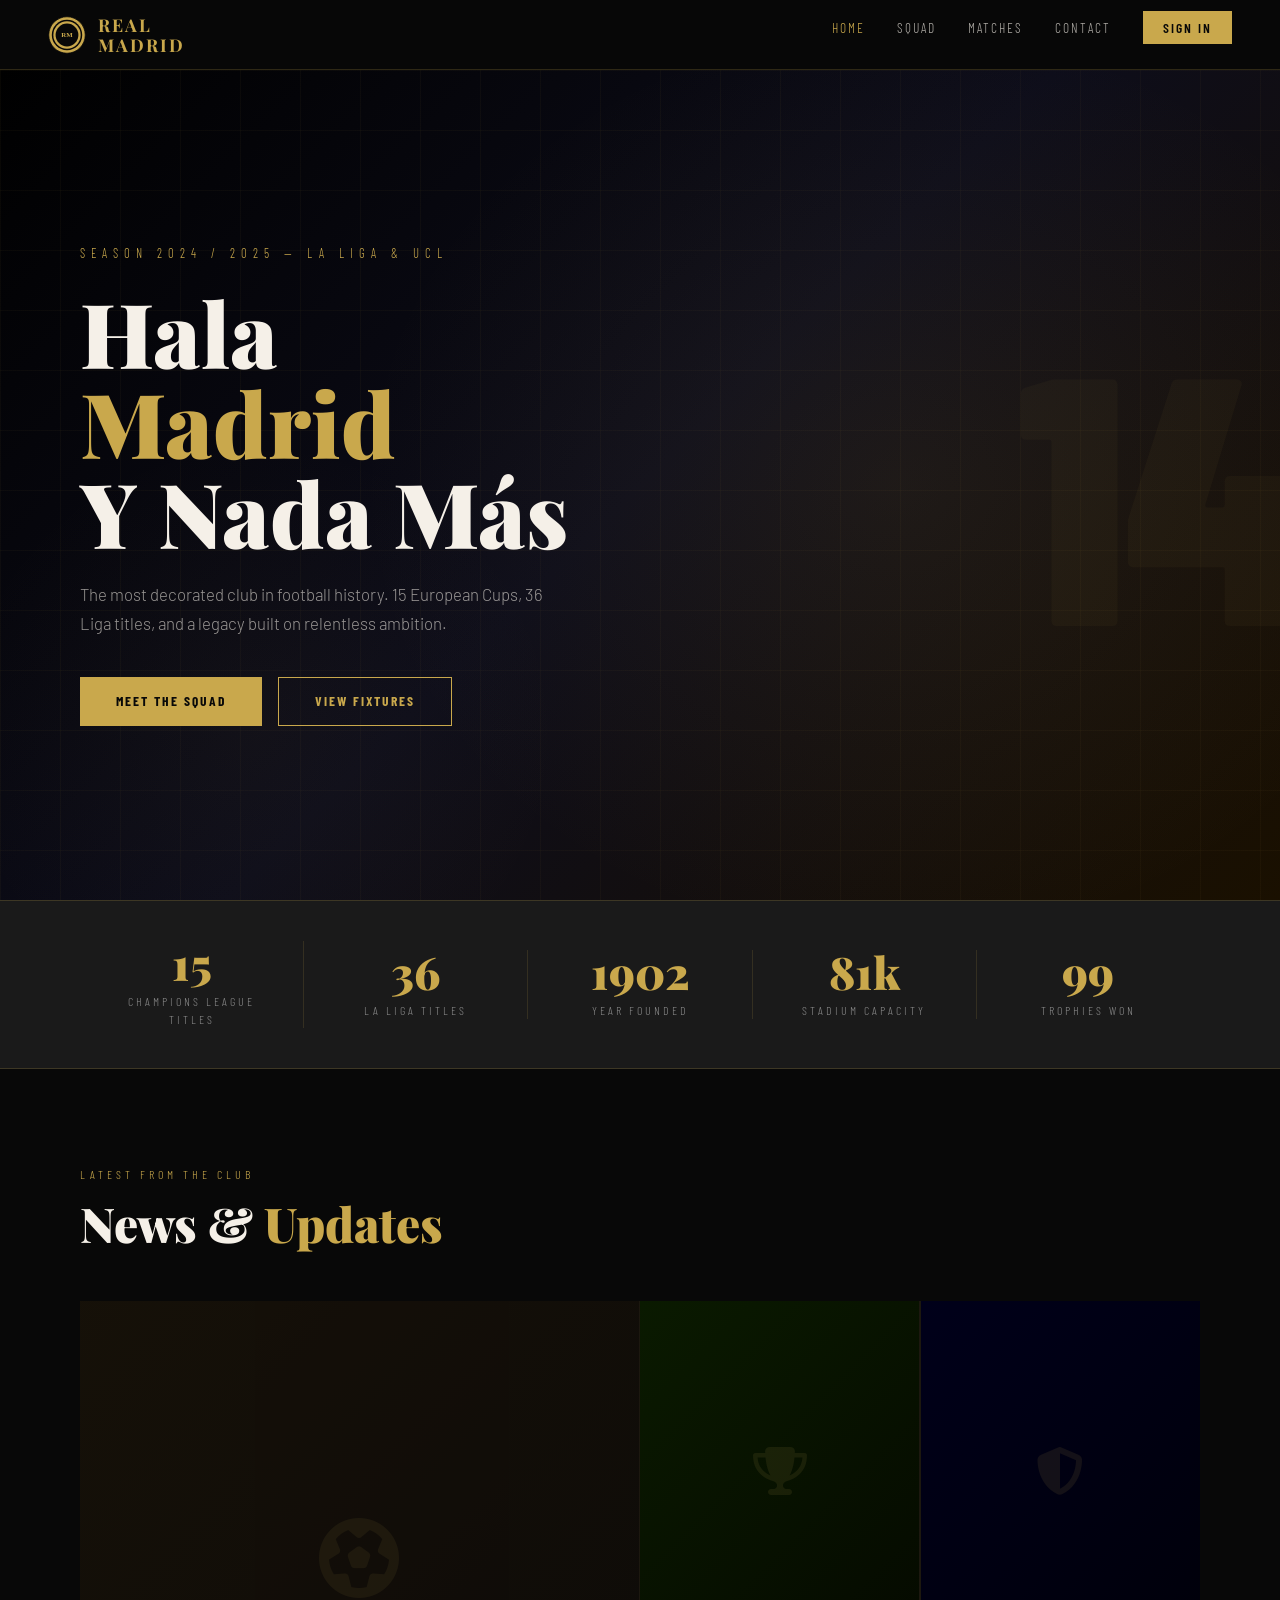
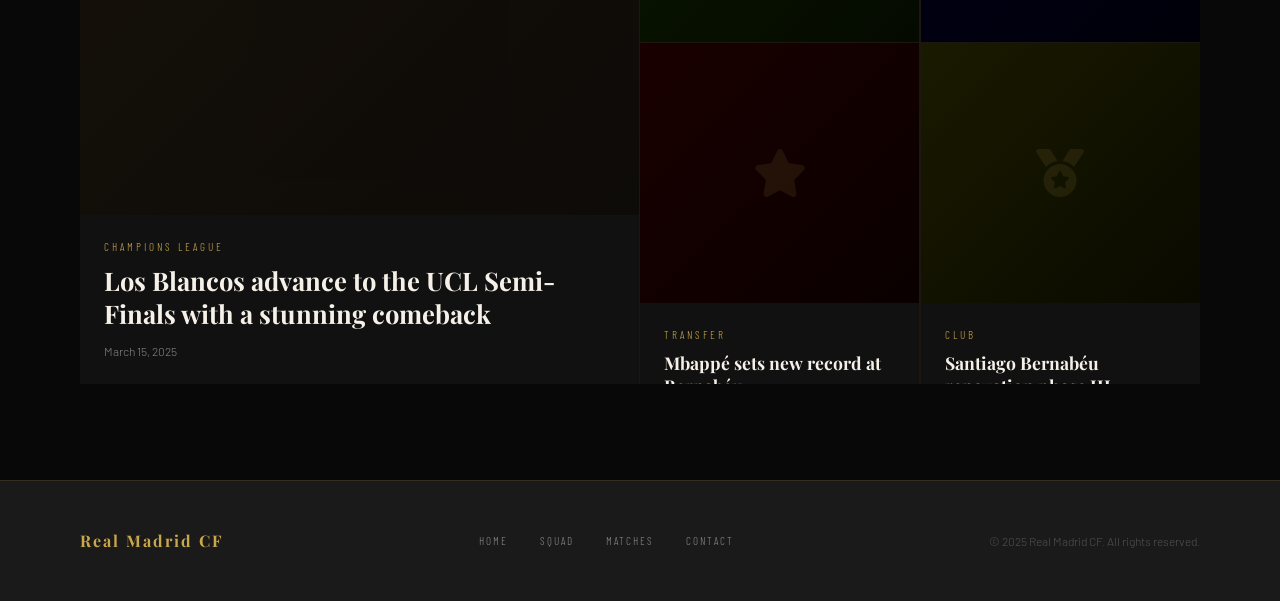
==== commit aa76dad9: "Add pages" ====
--- a/index.html
+++ b/index.html
@@ -3,975 +3,15 @@
 <head>
   <meta charset="UTF-8" />
   <meta name="viewport" content="width=device-width, initial-scale=1.0"/>
-  <title>Real Madrid CF — Official</title>
-
-  <!-- Bootstrap -->
+  <title>Real Madrid CF — Home</title>
   <link href="https://cdn.jsdelivr.net/npm/bootstrap@5.3.3/dist/css/bootstrap.min.css" rel="stylesheet"/>
-  <!-- Google Fonts -->
   <link href="https://fonts.googleapis.com/css2?family=Playfair+Display:wght@700;900&family=Barlow:wght@300;400;600&family=Barlow+Condensed:wght@700;900&display=swap" rel="stylesheet"/>
-  <!-- Font Awesome -->
   <link rel="stylesheet" href="https://cdnjs.cloudflare.com/ajax/libs/font-awesome/6.5.0/css/all.min.css"/>
-
-  <style>
-    :root {
-      --gold: #C9A84C;
-      --gold-light: #e8c97e;
-      --black: #080808;
-      --dark: #111111;
-      --dark-2: #1a1a1a;
-      --dark-3: #242424;
-      --white: #F5F0E8;
-      --muted: #888;
-      --rm-purple: #1a0033;
-    }
-
-    * { margin: 0; padding: 0; box-sizing: border-box; }
-
-    html { scroll-behavior: smooth; }
-
-    body {
-      background: var(--black);
-      color: var(--white);
-      font-family: 'Barlow', sans-serif;
-      font-weight: 300;
-      overflow-x: hidden;
-    }
-
-    /* ── PAGES ── */
-    .page { display: none; min-height: 100vh; }
-    .page.active { display: block; }
-
-    /* ── NAVBAR ── */
-    nav {
-      position: fixed; top: 0; left: 0; right: 0; z-index: 1000;
-      display: flex; align-items: center; justify-content: space-between;
-      padding: 0 3rem;
-      height: 70px;
-      background: rgba(8,8,8,0.95);
-      border-bottom: 1px solid rgba(201,168,76,0.2);
-      backdrop-filter: blur(10px);
-    }
-
-    .nav-logo {
-      display: flex; align-items: center; gap: 12px; cursor: pointer;
-      text-decoration: none;
-    }
-
-    .nav-logo svg { width: 38px; height: 38px; }
-
-    .nav-brand {
-      font-family: 'Playfair Display', serif;
-      font-size: 1.1rem;
-      font-weight: 700;
-      color: var(--gold);
-      letter-spacing: 2px;
-      text-transform: uppercase;
-      line-height: 1.1;
-    }
-
-    .nav-links {
-      display: flex; gap: 2rem; list-style: none;
-    }
-
-    .nav-links a {
-      color: var(--white);
-      text-decoration: none;
-      font-family: 'Barlow Condensed', sans-serif;
-      font-size: 0.85rem;
-      letter-spacing: 2px;
-      text-transform: uppercase;
-      opacity: 0.7;
-      transition: opacity 0.2s, color 0.2s;
-      cursor: pointer;
-    }
-
-    .nav-links a:hover,
-    .nav-links a.active-link { opacity: 1; color: var(--gold); }
-
-    .nav-cta {
-      background: var(--gold);
-      color: var(--black) !important;
-      padding: 8px 20px;
-      opacity: 1 !important;
-      font-weight: 600 !important;
-      transition: background 0.2s !important;
-    }
-
-    .nav-cta:hover { background: var(--gold-light) !important; }
-
-    /* ══════════════════════════════════════════
-       HOME PAGE
-    ══════════════════════════════════════════ */
-    #home { padding-top: 70px; }
-
-    .hero {
-      position: relative;
-      height: calc(100vh - 70px);
-      background: linear-gradient(135deg, #000 0%, #0d0d1a 50%, #1a1000 100%);
-      display: flex; align-items: center;
-      overflow: hidden;
-    }
-
-    .hero::before {
-      content: '';
-      position: absolute; inset: 0;
-      background:
-        radial-gradient(ellipse 60% 80% at 70% 50%, rgba(201,168,76,0.08) 0%, transparent 70%),
-        radial-gradient(ellipse 40% 60% at 20% 80%, rgba(201,168,76,0.04) 0%, transparent 60%);
-    }
-
-    .hero-grid {
-      position: absolute; inset: 0;
-      background-image:
-        linear-gradient(rgba(201,168,76,0.04) 1px, transparent 1px),
-        linear-gradient(90deg, rgba(201,168,76,0.04) 1px, transparent 1px);
-      background-size: 60px 60px;
-    }
-
-    .hero-number {
-      position: absolute;
-      right: -2rem;
-      font-family: 'Barlow Condensed', sans-serif;
-      font-size: clamp(12rem, 30vw, 22rem);
-      font-weight: 900;
-      color: rgba(201,168,76,0.04);
-      line-height: 1;
-      user-select: none;
-      pointer-events: none;
-    }
-
-    .hero-content {
-      position: relative; z-index: 2;
-      padding: 0 5rem;
-      max-width: 750px;
-    }
-
-    .hero-eyebrow {
-      font-family: 'Barlow Condensed', sans-serif;
-      font-size: 0.8rem;
-      letter-spacing: 6px;
-      text-transform: uppercase;
-      color: var(--gold);
-      margin-bottom: 1.5rem;
-      opacity: 0;
-      animation: fadeUp 0.8s 0.2s forwards;
-    }
-
-    .hero-title {
-      font-family: 'Playfair Display', serif;
-      font-size: clamp(3.5rem, 7vw, 6rem);
-      font-weight: 900;
-      line-height: 1.0;
-      margin-bottom: 1.5rem;
-      opacity: 0;
-      animation: fadeUp 0.8s 0.4s forwards;
-    }
-
-    .hero-title span { color: var(--gold); }
-
-    .hero-sub {
-      font-size: 1.05rem;
-      font-weight: 300;
-      color: rgba(245,240,232,0.6);
-      line-height: 1.7;
-      max-width: 480px;
-      margin-bottom: 2.5rem;
-      opacity: 0;
-      animation: fadeUp 0.8s 0.6s forwards;
-    }
-
-    .hero-actions {
-      display: flex; gap: 1rem; flex-wrap: wrap;
-      opacity: 0;
-      animation: fadeUp 0.8s 0.8s forwards;
-    }
-
-    .btn-gold {
-      background: var(--gold);
-      color: var(--black);
-      border: none;
-      padding: 14px 36px;
-      font-family: 'Barlow Condensed', sans-serif;
-      font-size: 0.85rem;
-      letter-spacing: 2px;
-      text-transform: uppercase;
-      font-weight: 700;
-      cursor: pointer;
-      transition: background 0.2s, transform 0.2s;
-    }
-
-    .btn-gold:hover { background: var(--gold-light); transform: translateY(-2px); }
-
-    .btn-outline-gold {
-      background: transparent;
-      color: var(--gold);
-      border: 1px solid var(--gold);
-      padding: 13px 36px;
-      font-family: 'Barlow Condensed', sans-serif;
-      font-size: 0.85rem;
-      letter-spacing: 2px;
-      text-transform: uppercase;
-      font-weight: 700;
-      cursor: pointer;
-      transition: background 0.2s, color 0.2s, transform 0.2s;
-    }
-
-    .btn-outline-gold:hover {
-      background: var(--gold);
-      color: var(--black);
-      transform: translateY(-2px);
-    }
-
-    /* Stats bar */
-    .stats-bar {
-      background: var(--dark-2);
-      border-top: 1px solid rgba(201,168,76,0.2);
-      border-bottom: 1px solid rgba(201,168,76,0.2);
-      padding: 2.5rem 5rem;
-      display: flex; gap: 0; align-items: center;
-    }
-
-    .stat-item {
-      flex: 1;
-      text-align: center;
-      padding: 0 2rem;
-      border-right: 1px solid rgba(201,168,76,0.15);
-    }
-
-    .stat-item:last-child { border-right: none; }
-
-    .stat-number {
-      font-family: 'Playfair Display', serif;
-      font-size: 2.8rem;
-      font-weight: 900;
-      color: var(--gold);
-      line-height: 1;
-    }
-
-    .stat-label {
-      font-family: 'Barlow Condensed', sans-serif;
-      font-size: 0.75rem;
-      letter-spacing: 3px;
-      text-transform: uppercase;
-      color: var(--muted);
-      margin-top: 0.4rem;
-    }
-
-    /* News section */
-    .section-title {
-      font-family: 'Playfair Display', serif;
-      font-size: clamp(2rem, 4vw, 3rem);
-      font-weight: 900;
-      margin-bottom: 0.5rem;
-    }
-
-    .section-title span { color: var(--gold); }
-
-    .section-eyebrow {
-      font-family: 'Barlow Condensed', sans-serif;
-      font-size: 0.75rem;
-      letter-spacing: 4px;
-      text-transform: uppercase;
-      color: var(--gold);
-      margin-bottom: 0.75rem;
-    }
-
-    .news-grid {
-      display: grid;
-      grid-template-columns: 2fr 1fr 1fr;
-      gap: 1.5px;
-      background: rgba(201,168,76,0.1);
-      margin-top: 3rem;
-    }
-
-    .news-card {
-      background: var(--dark);
-      overflow: hidden;
-      cursor: pointer;
-      position: relative;
-    }
-
-    .news-card:hover .news-img { transform: scale(1.05); }
-    .news-card:hover .news-overlay { opacity: 1; }
-
-    .news-img-wrap { overflow: hidden; height: 260px; }
-    .news-card:first-child .news-img-wrap { height: 100%; }
-
-    .news-img {
-      width: 100%; height: 100%;
-      object-fit: cover;
-      transition: transform 0.6s ease;
-      background: var(--dark-3);
-    }
-
-    /* Placeholder images */
-    .news-img.placeholder {
-      display: flex; align-items: center; justify-content: center;
-      font-size: 3rem; color: rgba(201,168,76,0.2);
-    }
-
-    .news-body { padding: 1.5rem; }
-
-    .news-tag {
-      font-family: 'Barlow Condensed', sans-serif;
-      font-size: 0.7rem;
-      letter-spacing: 3px;
-      text-transform: uppercase;
-      color: var(--gold);
-      margin-bottom: 0.5rem;
-    }
-
-    .news-title {
-      font-family: 'Playfair Display', serif;
-      font-size: 1.1rem;
-      font-weight: 700;
-      line-height: 1.3;
-      color: var(--white);
-    }
-
-    .news-card:first-child .news-title { font-size: 1.6rem; }
-
-    .news-date {
-      font-size: 0.75rem;
-      color: var(--muted);
-      margin-top: 0.75rem;
-    }
-
-    /* Section padding */
-    .section { padding: 6rem 5rem; }
-
-    @keyframes fadeUp {
-      from { opacity: 0; transform: translateY(30px); }
-      to   { opacity: 1; transform: translateY(0); }
-    }
-
-    /* ══════════════════════════════════════════
-       SQUAD PAGE
-    ══════════════════════════════════════════ */
-    #squad { padding-top: 70px; }
-
-    .page-hero {
-      height: 340px;
-      background: linear-gradient(135deg, #0a0a0a 0%, #1a1200 100%);
-      display: flex; flex-direction: column; align-items: center; justify-content: center;
-      text-align: center;
-      position: relative; overflow: hidden;
-    }
-
-    .page-hero::before {
-      content: '';
-      position: absolute; inset: 0;
-      background: radial-gradient(ellipse 80% 100% at 50% 100%, rgba(201,168,76,0.1), transparent);
-    }
-
-    .page-hero-title {
-      font-family: 'Playfair Display', serif;
-      font-size: clamp(2.5rem, 6vw, 4.5rem);
-      font-weight: 900;
-      position: relative;
-    }
-
-    .page-hero-sub {
-      font-family: 'Barlow Condensed', sans-serif;
-      font-size: 0.8rem;
-      letter-spacing: 5px;
-      text-transform: uppercase;
-      color: var(--gold);
-      margin-bottom: 1rem;
-    }
-
-    .filter-bar {
-      display: flex; gap: 0.5rem; justify-content: center;
-      padding: 2rem 5rem;
-      background: var(--dark-2);
-      border-bottom: 1px solid rgba(201,168,76,0.1);
-      flex-wrap: wrap;
-    }
-
-    .filter-btn {
-      background: transparent;
-      color: var(--muted);
-      border: 1px solid rgba(201,168,76,0.2);
-      padding: 8px 20px;
-      font-family: 'Barlow Condensed', sans-serif;
-      font-size: 0.75rem;
-      letter-spacing: 2px;
-      text-transform: uppercase;
-      cursor: pointer;
-      transition: all 0.2s;
-    }
-
-    .filter-btn:hover,
-    .filter-btn.active {
-      background: var(--gold);
-      color: var(--black);
-      border-color: var(--gold);
-    }
-
-    .squad-grid {
-      display: grid;
-      grid-template-columns: repeat(auto-fill, minmax(220px, 1fr));
-      gap: 1.5px;
-      background: rgba(201,168,76,0.08);
-      padding: 1.5px;
-    }
-
-    .player-card {
-      background: var(--dark);
-      position: relative;
-      overflow: hidden;
-      cursor: pointer;
-      aspect-ratio: 3/4;
-      display: flex; flex-direction: column; justify-content: flex-end;
-    }
-
-    .player-bg {
-      position: absolute; inset: 0;
-      background: linear-gradient(160deg, var(--dark-3), var(--dark));
-      display: flex; align-items: center; justify-content: center;
-    }
-
-    .player-num-bg {
-      font-family: 'Barlow Condensed', sans-serif;
-      font-size: 8rem;
-      font-weight: 900;
-      color: rgba(201,168,76,0.06);
-      position: absolute;
-      top: 50%; left: 50%;
-      transform: translate(-50%, -50%);
-      user-select: none;
-    }
-
-    .player-icon {
-      font-size: 5rem;
-      color: rgba(201,168,76,0.15);
-      z-index: 1;
-    }
-
-    .player-overlay {
-      position: absolute; inset: 0;
-      background: linear-gradient(to top, rgba(8,8,8,0.97) 0%, transparent 55%);
-    }
-
-    .player-info {
-      position: relative; z-index: 2;
-      padding: 1.5rem;
-    }
-
-    .player-pos {
-      font-family: 'Barlow Condensed', sans-serif;
-      font-size: 0.65rem;
-      letter-spacing: 3px;
-      text-transform: uppercase;
-      color: var(--gold);
-      margin-bottom: 0.3rem;
-    }
-
-    .player-name {
-      font-family: 'Playfair Display', serif;
-      font-size: 1.15rem;
-      font-weight: 700;
-      line-height: 1.2;
-    }
-
-    .player-number {
-      font-family: 'Barlow Condensed', sans-serif;
-      font-size: 0.8rem;
-      color: var(--muted);
-      margin-top: 0.3rem;
-    }
-
-    .player-card::after {
-      content: '';
-      position: absolute; inset: 0;
-      border: 1px solid transparent;
-      transition: border-color 0.3s;
-    }
-
-    .player-card:hover::after { border-color: var(--gold); }
-
-    /* ══════════════════════════════════════════
-       MATCHES PAGE
-    ══════════════════════════════════════════ */
-    #matches { padding-top: 70px; }
-
-    .match-tabs {
-      display: flex; gap: 0;
-      border-bottom: 1px solid rgba(201,168,76,0.2);
-      padding: 0 5rem;
-      background: var(--dark);
-    }
-
-    .match-tab {
-      padding: 1.2rem 2rem;
-      font-family: 'Barlow Condensed', sans-serif;
-      font-size: 0.8rem;
-      letter-spacing: 3px;
-      text-transform: uppercase;
-      color: var(--muted);
-      cursor: pointer;
-      border-bottom: 2px solid transparent;
-      transition: all 0.2s;
-    }
-
-    .match-tab.active { color: var(--gold); border-bottom-color: var(--gold); }
-
-    .matches-list { padding: 3rem 5rem; }
-
-    .match-card {
-      background: var(--dark-2);
-      border: 1px solid rgba(201,168,76,0.1);
-      padding: 2rem 2.5rem;
-      margin-bottom: 1px;
-      display: grid;
-      grid-template-columns: 1fr auto 1fr auto;
-      align-items: center;
-      gap: 2rem;
-      transition: border-color 0.2s, background 0.2s;
-      cursor: pointer;
-    }
-
-    .match-card:hover {
-      border-color: rgba(201,168,76,0.4);
-      background: var(--dark-3);
-    }
-
-    .match-team {
-      display: flex; align-items: center; gap: 1rem;
-    }
-
-    .match-team.away { flex-direction: row-reverse; text-align: right; }
-
-    .team-logo {
-      width: 48px; height: 48px;
-      border-radius: 50%;
-      background: var(--dark-3);
-      display: flex; align-items: center; justify-content: center;
-      font-size: 1.4rem;
-      flex-shrink: 0;
-      border: 1px solid rgba(201,168,76,0.2);
-    }
-
-    .team-name {
-      font-family: 'Playfair Display', serif;
-      font-size: 1.05rem;
-      font-weight: 700;
-    }
-
-    .team-league {
-      font-size: 0.72rem;
-      color: var(--muted);
-      font-family: 'Barlow Condensed', sans-serif;
-      letter-spacing: 2px;
-      text-transform: uppercase;
-    }
-
-    .match-score {
-      text-align: center;
-      min-width: 120px;
-    }
-
-    .score-display {
-      font-family: 'Playfair Display', serif;
-      font-size: 2.2rem;
-      font-weight: 900;
-      color: var(--gold);
-      line-height: 1;
-    }
-
-    .score-vs {
-      font-family: 'Barlow Condensed', sans-serif;
-      font-size: 2rem;
-      font-weight: 700;
-      color: rgba(201,168,76,0.3);
-      line-height: 1;
-    }
-
-    .match-meta {
-      text-align: center;
-      min-width: 140px;
-    }
-
-    .match-comp {
-      font-family: 'Barlow Condensed', sans-serif;
-      font-size: 0.65rem;
-      letter-spacing: 3px;
-      text-transform: uppercase;
-      color: var(--gold);
-      margin-bottom: 0.3rem;
-    }
-
-    .match-date {
-      font-size: 0.85rem;
-      color: var(--muted);
-    }
-
-    .match-venue {
-      font-size: 0.75rem;
-      color: rgba(245,240,232,0.35);
-      margin-top: 0.2rem;
-    }
-
-    .result-badge {
-      font-family: 'Barlow Condensed', sans-serif;
-      font-size: 0.7rem;
-      letter-spacing: 2px;
-      text-transform: uppercase;
-      padding: 3px 10px;
-      margin-top: 0.5rem;
-      display: inline-block;
-    }
-
-    .result-badge.win { background: rgba(39,174,96,0.15); color: #2ecc71; }
-    .result-badge.draw { background: rgba(241,196,15,0.15); color: #f1c40f; }
-    .result-badge.upcoming { background: rgba(201,168,76,0.1); color: var(--gold); }
-
-    /* ══════════════════════════════════════════
-       LOGIN PAGE
-    ══════════════════════════════════════════ */
-    #login {
-      padding-top: 70px;
-      min-height: 100vh;
-      background: linear-gradient(135deg, #000 0%, #0a0800 100%);
-      display: flex; align-items: center; justify-content: center;
-      position: relative;
-    }
-
-    #login::before {
-      content: '';
-      position: absolute; inset: 0;
-      background:
-        radial-gradient(ellipse 60% 60% at 50% 50%, rgba(201,168,76,0.05), transparent);
-    }
-
-    .login-wrap {
-      position: relative; z-index: 2;
-      width: 100%; max-width: 440px;
-      padding: 2rem;
-    }
-
-    .login-logo {
-      text-align: center; margin-bottom: 2.5rem;
-    }
-
-    .login-logo-text {
-      font-family: 'Playfair Display', serif;
-      font-size: 1.4rem;
-      font-weight: 900;
-      color: var(--gold);
-      letter-spacing: 3px;
-      text-transform: uppercase;
-      margin-top: 0.75rem;
-    }
-
-    .login-box {
-      background: var(--dark-2);
-      border: 1px solid rgba(201,168,76,0.2);
-      padding: 3rem;
-    }
-
-    .login-title {
-      font-family: 'Playfair Display', serif;
-      font-size: 1.8rem;
-      font-weight: 900;
-      margin-bottom: 0.5rem;
-    }
-
-    .login-sub {
-      font-size: 0.85rem;
-      color: var(--muted);
-      margin-bottom: 2.5rem;
-    }
-
-    .form-group { margin-bottom: 1.5rem; }
-
-    .form-label {
-      display: block;
-      font-family: 'Barlow Condensed', sans-serif;
-      font-size: 0.7rem;
-      letter-spacing: 3px;
-      text-transform: uppercase;
-      color: var(--gold);
-      margin-bottom: 0.6rem;
-    }
-
-    .form-input {
-      width: 100%;
-      background: var(--dark-3);
-      border: 1px solid rgba(201,168,76,0.2);
-      color: var(--white);
-      padding: 12px 16px;
-      font-family: 'Barlow', sans-serif;
-      font-size: 0.95rem;
-      outline: none;
-      transition: border-color 0.2s;
-    }
-
-    .form-input:focus { border-color: var(--gold); }
-    .form-input::placeholder { color: rgba(245,240,232,0.2); }
-
-    .form-check-group {
-      display: flex; align-items: center; justify-content: space-between;
-      margin-bottom: 2rem;
-    }
-
-    .form-check { display: flex; align-items: center; gap: 0.5rem; }
-
-    .form-check input[type="checkbox"] { accent-color: var(--gold); }
-
-    .form-check label {
-      font-size: 0.8rem;
-      color: var(--muted);
-      cursor: pointer;
-    }
-
-    .forgot-link {
-      font-size: 0.8rem;
-      color: var(--gold);
-      text-decoration: none;
-      cursor: pointer;
-    }
-
-    .forgot-link:hover { color: var(--gold-light); }
-
-    .login-divider {
-      text-align: center;
-      margin: 1.5rem 0;
-      position: relative;
-      color: var(--muted);
-      font-size: 0.75rem;
-    }
-
-    .login-divider::before, .login-divider::after {
-      content: '';
-      position: absolute;
-      top: 50%;
-      width: 38%;
-      height: 1px;
-      background: rgba(201,168,76,0.15);
-    }
-
-    .login-divider::before { left: 0; }
-    .login-divider::after { right: 0; }
-
-    .social-btns { display: flex; gap: 0.75rem; }
-
-    .social-btn {
-      flex: 1;
-      background: var(--dark-3);
-      border: 1px solid rgba(201,168,76,0.15);
-      color: var(--white);
-      padding: 10px;
-      display: flex; align-items: center; justify-content: center; gap: 0.5rem;
-      font-family: 'Barlow', sans-serif;
-      font-size: 0.8rem;
-      cursor: pointer;
-      transition: border-color 0.2s;
-    }
-
-    .social-btn:hover { border-color: var(--gold); }
-
-    .register-link {
-      text-align: center;
-      margin-top: 2rem;
-      font-size: 0.82rem;
-      color: var(--muted);
-    }
-
-    .register-link a {
-      color: var(--gold);
-      text-decoration: none;
-      cursor: pointer;
-    }
-
-    /* ══════════════════════════════════════════
-       CONTACT PAGE
-    ══════════════════════════════════════════ */
-    #contact { padding-top: 70px; }
-
-    .contact-layout {
-      display: grid;
-      grid-template-columns: 1fr 1fr;
-      min-height: calc(100vh - 70px - 340px);
-    }
-
-    .contact-info {
-      background: var(--dark-2);
-      padding: 5rem;
-      border-right: 1px solid rgba(201,168,76,0.1);
-    }
-
-    .contact-form-wrap {
-      padding: 5rem;
-    }
-
-    .contact-item {
-      display: flex; align-items: flex-start; gap: 1.5rem;
-      margin-bottom: 2.5rem;
-    }
-
-    .contact-icon {
-      width: 44px; height: 44px;
-      border: 1px solid rgba(201,168,76,0.3);
-      display: flex; align-items: center; justify-content: center;
-      color: var(--gold);
-      font-size: 1rem;
-      flex-shrink: 0;
-    }
-
-    .contact-item-label {
-      font-family: 'Barlow Condensed', sans-serif;
-      font-size: 0.65rem;
-      letter-spacing: 3px;
-      text-transform: uppercase;
-      color: var(--gold);
-      margin-bottom: 0.3rem;
-    }
-
-    .contact-item-text {
-      font-size: 0.9rem;
-      color: rgba(245,240,232,0.7);
-      line-height: 1.5;
-    }
-
-    .social-icons {
-      display: flex; gap: 1rem;
-      margin-top: 3rem;
-    }
-
-    .social-icon {
-      width: 40px; height: 40px;
-      border: 1px solid rgba(201,168,76,0.2);
-      display: flex; align-items: center; justify-content: center;
-      color: var(--muted);
-      font-size: 0.9rem;
-      cursor: pointer;
-      transition: all 0.2s;
-      text-decoration: none;
-    }
-
-    .social-icon:hover {
-      background: var(--gold);
-      color: var(--black);
-      border-color: var(--gold);
-    }
-
-    .textarea-input {
-      width: 100%;
-      background: var(--dark-3);
-      border: 1px solid rgba(201,168,76,0.2);
-      color: var(--white);
-      padding: 12px 16px;
-      font-family: 'Barlow', sans-serif;
-      font-size: 0.95rem;
-      outline: none;
-      transition: border-color 0.2s;
-      resize: vertical;
-      min-height: 130px;
-    }
-
-    .textarea-input:focus { border-color: var(--gold); }
-    .textarea-input::placeholder { color: rgba(245,240,232,0.2); }
-
-    /* ══════════════════════════════════════════
-       FOOTER
-    ══════════════════════════════════════════ */
-    footer {
-      background: var(--dark-2);
-      border-top: 1px solid rgba(201,168,76,0.15);
-      padding: 3rem 5rem;
-      display: flex;
-      align-items: center; justify-content: space-between;
-    }
-
-    .footer-brand {
-      font-family: 'Playfair Display', serif;
-      font-size: 1rem;
-      font-weight: 700;
-      color: var(--gold);
-      letter-spacing: 2px;
-    }
-
-    .footer-links { display: flex; gap: 2rem; }
-
-    .footer-links a {
-      font-family: 'Barlow Condensed', sans-serif;
-      font-size: 0.7rem;
-      letter-spacing: 2px;
-      text-transform: uppercase;
-      color: var(--muted);
-      text-decoration: none;
-      cursor: pointer;
-      transition: color 0.2s;
-    }
-
-    .footer-links a:hover { color: var(--gold); }
-
-    .footer-copy {
-      font-size: 0.75rem;
-      color: rgba(136,136,136,0.5);
-    }
-
-    /* ══════════════════════════════════════════
-       ALERT / TOAST
-    ══════════════════════════════════════════ */
-    .rm-toast {
-      position: fixed;
-      top: 90px; right: 2rem;
-      background: var(--dark-2);
-      border: 1px solid var(--gold);
-      border-left: 4px solid var(--gold);
-      padding: 1rem 1.5rem;
-      min-width: 260px;
-      z-index: 9999;
-      display: none;
-      animation: slideIn 0.3s ease;
-    }
-
-    .rm-toast.show { display: block; }
-
-    .toast-title {
-      font-family: 'Barlow Condensed', sans-serif;
-      font-size: 0.75rem;
-      letter-spacing: 2px;
-      text-transform: uppercase;
-      color: var(--gold);
-      margin-bottom: 0.3rem;
-    }
-
-    .toast-msg { font-size: 0.85rem; color: var(--white); }
-
-    @keyframes slideIn {
-      from { opacity: 0; transform: translateX(20px); }
-      to   { opacity: 1; transform: translateX(0); }
-    }
-
-    /* Responsive */
-    @media (max-width: 900px) {
-      nav { padding: 0 1.5rem; }
-      .nav-links { display: none; }
-      .hero-content { padding: 0 2rem; }
-      .stats-bar { padding: 2rem; flex-wrap: wrap; }
-      .section { padding: 4rem 2rem; }
-      .news-grid { grid-template-columns: 1fr; }
-      .matches-list { padding: 2rem 1.5rem; }
-      .match-card { grid-template-columns: 1fr; text-align: center; }
-      .match-team.away { flex-direction: row; text-align: left; }
-      .contact-layout { grid-template-columns: 1fr; }
-      .contact-info { padding: 3rem 2rem; }
-      .contact-form-wrap { padding: 3rem 2rem; }
-      footer { flex-direction: column; gap: 1.5rem; text-align: center; }
-      .filter-bar { padding: 1.5rem; }
-      .login-box { padding: 2rem; }
-    }
-  </style>
+  <link rel="stylesheet" href="css/style.css"/>
 </head>
 <body>
-
-<!-- ══════ NAVBAR ══════ -->
 <nav>
-  <a class="nav-logo" onclick="showPage('home')">
-    <!-- Real Madrid crest SVG -->
+  <a class="nav-logo" href="index.html">
     <svg viewBox="0 0 100 100" xmlns="http://www.w3.org/2000/svg">
       <circle cx="50" cy="50" r="48" fill="#C9A84C" stroke="#080808" stroke-width="2"/>
       <circle cx="50" cy="50" r="40" fill="#080808"/>
@@ -981,532 +21,90 @@
     </svg>
     <div class="nav-brand">Real<br>Madrid</div>
   </a>
-
   <ul class="nav-links">
-    <li><a onclick="showPage('home')" class="active-link" id="nav-home">Home</a></li>
-    <li><a onclick="showPage('squad')" id="nav-squad">Squad</a></li>
-    <li><a onclick="showPage('matches')" id="nav-matches">Matches</a></li>
-    <li><a onclick="showPage('contact')" id="nav-contact">Contact</a></li>
-    <li><a onclick="showPage('login')" class="nav-cta" id="nav-login">Sign In</a></li>
+    <li><a href="index.html" class="active-link">Home</a></li>
+    <li><a href="squad.html">Squad</a></li>
+    <li><a href="matches.html">Matches</a></li>
+    <li><a href="contact.html">Contact</a></li>
+    <li><a href="login.html" class="nav-cta">Sign In</a></li>
   </ul>
 </nav>
 
-<!-- ══════ TOAST ══════ -->
 <div class="rm-toast" id="toast">
   <div class="toast-title" id="toast-title">Notification</div>
-  <div class="toast-msg" id="toast-msg">Message here</div>
+  <div class="toast-msg" id="toast-msg"></div>
 </div>
 
-<!-- ══════════════════════════════════════════
-     PAGE: HOME
-══════════════════════════════════════════ -->
-<div class="page active" id="home">
-  <section class="hero">
-    <div class="hero-grid"></div>
-    <div class="hero-number">14</div>
-    <div class="hero-content">
-      <p class="hero-eyebrow">Season 2024 / 2025 — La Liga & UCL</p>
-      <h1 class="hero-title">Hala<br><span>Madrid</span><br>Y Nada Más</h1>
-      <p class="hero-sub">The most decorated club in football history. 15 European Cups, 36 Liga titles, and a legacy built on relentless ambition.</p>
-      <div class="hero-actions">
-        <button class="btn-gold" onclick="showPage('squad')">Meet the Squad</button>
-        <button class="btn-outline-gold" onclick="showPage('matches')">View Fixtures</button>
+<section class="hero" style="margin-top:70px;">
+  <div class="hero-grid"></div>
+  <div class="hero-number">14</div>
+  <div class="hero-content">
+    <p class="hero-eyebrow">Season 2024 / 2025 — La Liga & UCL</p>
+    <h1 class="hero-title">Hala<br><span>Madrid</span><br>Y Nada Más</h1>
+    <p class="hero-sub">The most decorated club in football history. 15 European Cups, 36 Liga titles, and a legacy built on relentless ambition.</p>
+    <div class="hero-actions">
+      <a href="squad.html" class="btn-gold" style="text-decoration:none;">Meet the Squad</a>
+      <a href="matches.html" class="btn-outline-gold" style="text-decoration:none;">View Fixtures</a>
+    </div>
+  </div>
+</section>
+
+<div class="stats-bar">
+  <div class="stat-item"><div class="stat-number">15</div><div class="stat-label">Champions League Titles</div></div>
+  <div class="stat-item"><div class="stat-number">36</div><div class="stat-label">La Liga Titles</div></div>
+  <div class="stat-item"><div class="stat-number">1902</div><div class="stat-label">Year Founded</div></div>
+  <div class="stat-item"><div class="stat-number">81k</div><div class="stat-label">Stadium Capacity</div></div>
+  <div class="stat-item"><div class="stat-number">99</div><div class="stat-label">Trophies Won</div></div>
+</div>
+
+<section class="section">
+  <p class="section-eyebrow">Latest from the Club</p>
+  <h2 class="section-title">News & <span>Updates</span></h2>
+  <div class="news-grid">
+    <div class="news-card" style="display:flex;flex-direction:column;">
+      <div class="news-img-wrap" style="flex:1;min-height:300px;">
+        <div class="news-img placeholder" style="height:100%;display:flex;align-items:center;justify-content:center;background:linear-gradient(135deg,#1a1000,#0a0500);font-size:5rem;color:rgba(201,168,76,0.15);">
+          <i class="fas fa-futbol"></i>
+        </div>
+      </div>
+      <div class="news-body" style="background:var(--dark);">
+        <div class="news-tag">Champions League</div>
+        <div class="news-title">Los Blancos advance to the UCL Semi-Finals with a stunning comeback</div>
+        <div class="news-date">March 15, 2025</div>
       </div>
     </div>
-  </section>
-
-  <div class="stats-bar">
-    <div class="stat-item">
-      <div class="stat-number">15</div>
-      <div class="stat-label">Champions League Titles</div>
-    </div>
-    <div class="stat-item">
-      <div class="stat-number">36</div>
-      <div class="stat-label">La Liga Titles</div>
-    </div>
-    <div class="stat-item">
-      <div class="stat-number">1902</div>
-      <div class="stat-label">Year Founded</div>
-    </div>
-    <div class="stat-item">
-      <div class="stat-number">81k</div>
-      <div class="stat-label">Stadium Capacity</div>
-    </div>
-    <div class="stat-item">
-      <div class="stat-number">99</div>
-      <div class="stat-label">Trophies Won</div>
-    </div>
-  </div>
-
-  <section class="section">
-    <p class="section-eyebrow">Latest from the Club</p>
-    <h2 class="section-title">News & <span>Updates</span></h2>
-
-    <div class="news-grid">
-      <!-- Featured -->
-      <div class="news-card" style="display:flex;flex-direction:column;">
-        <div class="news-img-wrap" style="flex:1;min-height:300px;">
-          <div class="news-img placeholder" style="height:100%;display:flex;align-items:center;justify-content:center;background:linear-gradient(135deg,#1a1000,#0a0500);font-size:5rem;color:rgba(201,168,76,0.15);">
-            <i class="fas fa-futbol"></i>
-          </div>
-        </div>
-        <div class="news-body" style="background:var(--dark);">
-          <div class="news-tag">Champions League</div>
-          <div class="news-title">Los Blancos advance to the UCL Semi-Finals with a stunning comeback</div>
-          <div class="news-date">March 15, 2025</div>
-        </div>
+    <div style="display:flex;flex-direction:column;gap:1.5px;">
+      <div class="news-card" style="flex:1;">
+        <div class="news-img-wrap"><div class="news-img" style="height:100%;display:flex;align-items:center;justify-content:center;background:linear-gradient(135deg,#0a1a00,#050a00);font-size:3rem;color:rgba(201,168,76,0.1);"><i class="fas fa-trophy"></i></div></div>
+        <div class="news-body"><div class="news-tag">La Liga</div><div class="news-title">Vinicius Jr named Player of the Month</div><div class="news-date">March 10, 2025</div></div>
       </div>
-
-      <!-- Small cards -->
-      <div style="display:flex;flex-direction:column;gap:1.5px;">
-        <div class="news-card" style="flex:1;">
-          <div class="news-img-wrap">
-            <div class="news-img" style="height:100%;display:flex;align-items:center;justify-content:center;background:linear-gradient(135deg,#0a1a00,#050a00);font-size:3rem;color:rgba(201,168,76,0.1);">
-              <i class="fas fa-trophy"></i>
-            </div>
-          </div>
-          <div class="news-body">
-            <div class="news-tag">La Liga</div>
-            <div class="news-title">Vinicius Jr named Player of the Month</div>
-            <div class="news-date">March 10, 2025</div>
-          </div>
-        </div>
-        <div class="news-card" style="flex:1;">
-          <div class="news-img-wrap">
-            <div class="news-img" style="height:100%;display:flex;align-items:center;justify-content:center;background:linear-gradient(135deg,#1a0000,#0a0000);font-size:3rem;color:rgba(201,168,76,0.1);">
-              <i class="fas fa-star"></i>
-            </div>
-          </div>
-          <div class="news-body">
-            <div class="news-tag">Transfer</div>
-            <div class="news-title">Mbappé sets new record at Bernabéu</div>
-            <div class="news-date">March 7, 2025</div>
-          </div>
-        </div>
-      </div>
-
-      <div style="display:flex;flex-direction:column;gap:1.5px;">
-        <div class="news-card" style="flex:1;">
-          <div class="news-img-wrap">
-            <div class="news-img" style="height:100%;display:flex;align-items:center;justify-content:center;background:linear-gradient(135deg,#00001a,#00000a);font-size:3rem;color:rgba(201,168,76,0.1);">
-              <i class="fas fa-shield-alt"></i>
-            </div>
-          </div>
-          <div class="news-body">
-            <div class="news-tag">Academy</div>
-            <div class="news-title">La Fábrica youth squad wins Under-18 title</div>
-            <div class="news-date">March 5, 2025</div>
-          </div>
-        </div>
-        <div class="news-card" style="flex:1;">
-          <div class="news-img-wrap">
-            <div class="news-img" style="height:100%;display:flex;align-items:center;justify-content:center;background:linear-gradient(135deg,#1a1a00,#0a0a00);font-size:3rem;color:rgba(201,168,76,0.1);">
-              <i class="fas fa-medal"></i>
-            </div>
-          </div>
-          <div class="news-body">
-            <div class="news-tag">Club</div>
-            <div class="news-title">Santiago Bernabéu renovation phase III complete</div>
-            <div class="news-date">March 1, 2025</div>
-          </div>
-        </div>
+      <div class="news-card" style="flex:1;">
+        <div class="news-img-wrap"><div class="news-img" style="height:100%;display:flex;align-items:center;justify-content:center;background:linear-gradient(135deg,#1a0000,#0a0000);font-size:3rem;color:rgba(201,168,76,0.1);"><i class="fas fa-star"></i></div></div>
+        <div class="news-body"><div class="news-tag">Transfer</div><div class="news-title">Mbappé sets new record at Bernabéu</div><div class="news-date">March 7, 2025</div></div>
       </div>
     </div>
-  </section>
-
-  <footer>
-    <div class="footer-brand">Real Madrid CF</div>
-    <div class="footer-links">
-      <a onclick="showPage('home')">Home</a>
-      <a onclick="showPage('squad')">Squad</a>
-      <a onclick="showPage('matches')">Matches</a>
-      <a onclick="showPage('contact')">Contact</a>
-    </div>
-    <div class="footer-copy">© 2025 Real Madrid CF. All rights reserved.</div>
-  </footer>
-</div>
-
-<!-- ══════════════════════════════════════════
-     PAGE: SQUAD
-══════════════════════════════════════════ -->
-<div class="page" id="squad">
-  <div class="page-hero">
-    <p class="page-hero-sub">Season 2024 / 2025</p>
-    <h1 class="page-hero-title">The <span style="color:var(--gold)">Squad</span></h1>
-  </div>
-
-  <div class="filter-bar">
-    <button class="filter-btn active" onclick="filterPlayers('all', this)">All Players</button>
-    <button class="filter-btn" onclick="filterPlayers('GK', this)">Goalkeepers</button>
-    <button class="filter-btn" onclick="filterPlayers('DEF', this)">Defenders</button>
-    <button class="filter-btn" onclick="filterPlayers('MID', this)">Midfielders</button>
-    <button class="filter-btn" onclick="filterPlayers('FWD', this)">Forwards</button>
-  </div>
-
-  <div class="squad-grid" id="squad-grid"></div>
-
-  <footer>
-    <div class="footer-brand">Real Madrid CF</div>
-    <div class="footer-links">
-      <a onclick="showPage('home')">Home</a>
-      <a onclick="showPage('matches')">Matches</a>
-      <a onclick="showPage('contact')">Contact</a>
-    </div>
-    <div class="footer-copy">© 2025 Real Madrid CF</div>
-  </footer>
-</div>
-
-<!-- ══════════════════════════════════════════
-     PAGE: MATCHES
-══════════════════════════════════════════ -->
-<div class="page" id="matches">
-  <div class="page-hero">
-    <p class="page-hero-sub">2024 / 2025</p>
-    <h1 class="page-hero-title">Fixtures & <span style="color:var(--gold)">Results</span></h1>
-  </div>
-
-  <div class="match-tabs">
-    <div class="match-tab active" onclick="switchMatchTab('results', this)">Results</div>
-    <div class="match-tab" onclick="switchMatchTab('upcoming', this)">Upcoming</div>
-  </div>
-
-  <div class="matches-list" id="matches-list"></div>
-
-  <footer>
-    <div class="footer-brand">Real Madrid CF</div>
-    <div class="footer-links">
-      <a onclick="showPage('home')">Home</a>
-      <a onclick="showPage('squad')">Squad</a>
-      <a onclick="showPage('contact')">Contact</a>
-    </div>
-    <div class="footer-copy">© 2025 Real Madrid CF</div>
-  </footer>
-</div>
-
-<!-- ══════════════════════════════════════════
-     PAGE: LOGIN
-══════════════════════════════════════════ -->
-<div class="page" id="login">
-  <div class="login-wrap">
-    <div class="login-logo">
-      <svg width="60" height="60" viewBox="0 0 100 100">
-        <circle cx="50" cy="50" r="48" fill="#C9A84C"/>
-        <circle cx="50" cy="50" r="40" fill="#080808"/>
-        <circle cx="50" cy="50" r="36" fill="#C9A84C"/>
-        <circle cx="50" cy="50" r="30" fill="#080808"/>
-        <text x="50" y="56" text-anchor="middle" font-family="serif" font-weight="900" font-size="18" fill="#C9A84C">RM</text>
-      </svg>
-      <div class="login-logo-text">Real Madrid</div>
-    </div>
-
-    <div class="login-box">
-      <h2 class="login-title">Welcome Back</h2>
-      <p class="login-sub">Sign in to your Madridista account</p>
-
-      <div class="form-group">
-        <label class="form-label">Username or Email</label>
-        <input type="text" class="form-input" placeholder="your@email.com" id="login-email"/>
+    <div style="display:flex;flex-direction:column;gap:1.5px;">
+      <div class="news-card" style="flex:1;">
+        <div class="news-img-wrap"><div class="news-img" style="height:100%;display:flex;align-items:center;justify-content:center;background:linear-gradient(135deg,#00001a,#00000a);font-size:3rem;color:rgba(201,168,76,0.1);"><i class="fas fa-shield-alt"></i></div></div>
+        <div class="news-body"><div class="news-tag">Academy</div><div class="news-title">La Fábrica youth squad wins Under-18 title</div><div class="news-date">March 5, 2025</div></div>
       </div>
-
-      <div class="form-group">
-        <label class="form-label">Password</label>
-        <input type="password" class="form-input" placeholder="••••••••" id="login-pass"/>
-      </div>
-
-      <div class="form-check-group">
-        <div class="form-check">
-          <input type="checkbox" id="remember" />
-          <label for="remember">Remember me</label>
-        </div>
-        <a class="forgot-link">Forgot password?</a>
-      </div>
-
-      <button class="btn-gold" style="width:100%;padding:14px;" onclick="handleLogin()">Sign In</button>
-
-      <div class="login-divider">or continue with</div>
-
-      <div class="social-btns">
-        <button class="social-btn"><i class="fab fa-google"></i> Google</button>
-        <button class="social-btn"><i class="fab fa-facebook-f"></i> Facebook</button>
-      </div>
-
-      <div class="register-link">
-        Don't have an account? <a onclick="showToast('Registration', 'Registration page coming soon!')">Register now</a>
+      <div class="news-card" style="flex:1;">
+        <div class="news-img-wrap"><div class="news-img" style="height:100%;display:flex;align-items:center;justify-content:center;background:linear-gradient(135deg,#1a1a00,#0a0a00);font-size:3rem;color:rgba(201,168,76,0.1);"><i class="fas fa-medal"></i></div></div>
+        <div class="news-body"><div class="news-tag">Club</div><div class="news-title">Santiago Bernabéu renovation phase III complete</div><div class="news-date">March 1, 2025</div></div>
       </div>
     </div>
   </div>
-</div>
+</section>
 
-<!-- ══════════════════════════════════════════
-     PAGE: CONTACT
-══════════════════════════════════════════ -->
-<div class="page" id="contact">
-  <div class="page-hero">
-    <p class="page-hero-sub">Get in Touch</p>
-    <h1 class="page-hero-title"><span style="color:var(--gold)">Contact</span> Us</h1>
+<footer>
+  <div class="footer-brand">Real Madrid CF</div>
+  <div class="footer-links">
+    <a href="index.html">Home</a><a href="squad.html">Squad</a>
+    <a href="matches.html">Matches</a><a href="contact.html">Contact</a>
   </div>
-
-  <div class="contact-layout">
-    <div class="contact-info">
-      <p class="section-eyebrow">Club Information</p>
-      <h2 class="section-title" style="font-size:2rem;margin-bottom:2rem;">Real Madrid <span>CF</span></h2>
-
-      <div class="contact-item">
-        <div class="contact-icon"><i class="fas fa-map-marker-alt"></i></div>
-        <div>
-          <div class="contact-item-label">Address</div>
-          <div class="contact-item-text">Av. de Concha Espina, 1<br>28036 Madrid, Spain</div>
-        </div>
-      </div>
-
-      <div class="contact-item">
-        <div class="contact-icon"><i class="fas fa-phone"></i></div>
-        <div>
-          <div class="contact-item-label">Phone</div>
-          <div class="contact-item-text">+34 913 984 300</div>
-        </div>
-      </div>
-
-      <div class="contact-item">
-        <div class="contact-icon"><i class="fas fa-envelope"></i></div>
-        <div>
-          <div class="contact-item-label">Email</div>
-          <div class="contact-item-text">info@realmadrid.com</div>
-        </div>
-      </div>
-
-      <div class="contact-item">
-        <div class="contact-icon"><i class="fas fa-stadium"></i></div>
-        <div>
-          <div class="contact-item-label">Stadium</div>
-          <div class="contact-item-text">Santiago Bernabéu<br>Capacity: 81,044</div>
-        </div>
-      </div>
-
-      <div class="social-icons">
-        <a class="social-icon"><i class="fab fa-twitter"></i></a>
-        <a class="social-icon"><i class="fab fa-instagram"></i></a>
-        <a class="social-icon"><i class="fab fa-facebook-f"></i></a>
-        <a class="social-icon"><i class="fab fa-youtube"></i></a>
-        <a class="social-icon"><i class="fab fa-tiktok"></i></a>
-      </div>
-    </div>
-
-    <div class="contact-form-wrap">
-      <p class="section-eyebrow">Send a Message</p>
-      <h2 class="section-title" style="font-size:2rem;margin-bottom:2rem;">We'd Love to <span>Hear You</span></h2>
-
-      <div class="form-group">
-        <label class="form-label">Full Name</label>
-        <input type="text" class="form-input" placeholder="Your full name" id="c-name"/>
-      </div>
-
-      <div class="form-group">
-        <label class="form-label">Email Address</label>
-        <input type="email" class="form-input" placeholder="your@email.com" id="c-email"/>
-      </div>
-
-      <div class="form-group">
-        <label class="form-label">Subject</label>
-        <input type="text" class="form-input" placeholder="What's this about?" id="c-subject"/>
-      </div>
-
-      <div class="form-group">
-        <label class="form-label">Message</label>
-        <textarea class="textarea-input" placeholder="Write your message here..." id="c-message"></textarea>
-      </div>
-
-      <button class="btn-gold" style="padding:14px 40px;" onclick="handleContact()">Send Message</button>
-    </div>
-  </div>
-
-  <footer>
-    <div class="footer-brand">Real Madrid CF</div>
-    <div class="footer-links">
-      <a onclick="showPage('home')">Home</a>
-      <a onclick="showPage('squad')">Squad</a>
-      <a onclick="showPage('matches')">Matches</a>
-    </div>
-    <div class="footer-copy">© 2025 Real Madrid CF</div>
-  </footer>
-</div>
-
-<!-- Scripts -->
+  <div class="footer-copy">© 2025 Real Madrid CF. All rights reserved.</div>
+</footer>
 <script src="https://cdn.jsdelivr.net/npm/bootstrap@5.3.3/dist/js/bootstrap.bundle.min.js"></script>
 <script src="https://code.jquery.com/jquery-3.7.1.min.js"></script>
-
-<script>
-// ── DATA ──────────────────────────────────
-
-const PLAYERS = [
-  { name: 'Thibaut Courtois', pos: 'GK', number: 1, nation: '🇧🇪' },
-  { name: 'Andriy Lunin',     pos: 'GK', number: 13, nation: '🇺🇦' },
-  { name: 'Dani Carvajal',    pos: 'DEF', number: 2,  nation: '🇪🇸' },
-  { name: 'Éder Militão',     pos: 'DEF', number: 3,  nation: '🇧🇷' },
-  { name: 'David Alaba',      pos: 'DEF', number: 4,  nation: '🇦🇹' },
-  { name: 'Nacho Fernández',  pos: 'DEF', number: 6,  nation: '🇪🇸' },
-  { name: 'Ferland Mendy',    pos: 'DEF', number: 23, nation: '🇫🇷' },
-  { name: 'Antonio Rüdiger',  pos: 'DEF', number: 22, nation: '🇩🇪' },
-  { name: 'Lucas Vázquez',    pos: 'DEF', number: 17, nation: '🇪🇸' },
-  { name: 'Toni Kroos',       pos: 'MID', number: 8,  nation: '🇩🇪' },
-  { name: 'Luka Modrić',      pos: 'MID', number: 10, nation: '🇭🇷' },
-  { name: 'Federico Valverde',pos: 'MID', number: 15, nation: '🇺🇾' },
-  { name: 'Eduardo Camavinga',pos: 'MID', number: 12, nation: '🇫🇷' },
-  { name: 'Aurélien Tchouaméni',pos:'MID',number:18,  nation: '🇫🇷' },
-  { name: 'Dani Ceballos',    pos: 'MID', number: 19, nation: '🇪🇸' },
-  { name: 'Vinicius Jr.',     pos: 'FWD', number: 7,  nation: '🇧🇷' },
-  { name: 'Rodrygo Goes',     pos: 'FWD', number: 11, nation: '🇧🇷' },
-  { name: 'Joselu',           pos: 'FWD', number: 14, nation: '🇪🇸' },
-  { name: 'Kylian Mbappé',    pos: 'FWD', number: 9,  nation: '🇫🇷' },
-  { name: 'Brahim Díaz',      pos: 'FWD', number: 21, nation: '🇲🇦' },
-];
-
-const RESULTS = [
-  { home: 'Real Madrid', away: 'Barcelona',    homeScore: 3, awayScore: 2, comp: 'El Clásico',    date: 'Mar 8, 2025',  venue: 'Bernabéu', result: 'win' },
-  { home: 'Atlético',    away: 'Real Madrid',  homeScore: 1, awayScore: 1, comp: 'La Liga',        date: 'Mar 1, 2025',  venue: 'Metropolitano', result: 'draw' },
-  { home: 'Real Madrid', away: 'Man City',     homeScore: 4, awayScore: 3, comp: 'UCL QF',        date: 'Feb 25, 2025', venue: 'Bernabéu', result: 'win' },
-  { home: 'Sevilla',     away: 'Real Madrid',  homeScore: 0, awayScore: 2, comp: 'La Liga',        date: 'Feb 18, 2025', venue: 'Sánchez-Pizjuán', result: 'win' },
-  { home: 'Real Madrid', away: 'Valencia',     homeScore: 3, awayScore: 0, comp: 'La Liga',        date: 'Feb 10, 2025', venue: 'Bernabéu', result: 'win' },
-];
-
-const UPCOMING = [
-  { home: 'Real Madrid', away: 'Arsenal',      comp: 'UCL SF', date: 'Apr 8, 2025',  venue: 'Bernabéu' },
-  { home: 'Villarreal',  away: 'Real Madrid',  comp: 'La Liga',date: 'Apr 13, 2025', venue: 'Estadio de La Cerámica' },
-  { home: 'Real Madrid', away: 'Getafe',       comp: 'La Liga',date: 'Apr 20, 2025', venue: 'Bernabéu' },
-  { home: 'Arsenal',     away: 'Real Madrid',  comp: 'UCL SF', date: 'Apr 29, 2025', venue: 'Emirates Stadium' },
-];
-
-const posIcons = { GK:'🧤', DEF:'🛡️', MID:'⚡', FWD:'⚽' };
-
-// ── PAGES ─────────────────────────────────
-
-function showPage(id) {
-  $('.page').removeClass('active');
-  $('#' + id).addClass('active');
-  $('.nav-links a').removeClass('active-link');
-  $('#nav-' + id).addClass('active-link');
-  window.scrollTo(0, 0);
-}
-
-// ── SQUAD ─────────────────────────────────
-
-function renderSquad(filter) {
-  const data = filter === 'all' ? PLAYERS : PLAYERS.filter(p => p.pos === filter);
-  let html = '';
-  data.forEach(p => {
-    html += `
-      <div class="player-card" data-pos="${p.pos}">
-        <div class="player-bg">
-          <div class="player-num-bg">${p.number}</div>
-          <div class="player-icon">${posIcons[p.pos] || '⚽'}</div>
-        </div>
-        <div class="player-overlay"></div>
-        <div class="player-info">
-          <div class="player-pos">${p.pos} ${p.nation}</div>
-          <div class="player-name">${p.name}</div>
-          <div class="player-number">#${p.number}</div>
-        </div>
-      </div>`;
-  });
-  $('#squad-grid').html(html);
-}
-
-function filterPlayers(pos, btn) {
-  $('.filter-btn').removeClass('active');
-  $(btn).addClass('active');
-  renderSquad(pos);
-}
-
-// ── MATCHES ────────────────────────────────
-
-let currentMatchTab = 'results';
-
-function renderMatches(tab) {
-  const data = tab === 'results' ? RESULTS : UPCOMING;
-  let html = '';
-  data.forEach(m => {
-    const scoreEl = tab === 'results'
-      ? `<div class="score-display">${m.homeScore} — ${m.awayScore}</div>
-         <div class="result-badge ${m.result}">${m.result.toUpperCase()}</div>`
-      : `<div class="score-vs">VS</div>`;
-
-    html += `
-      <div class="match-card">
-        <div class="match-team">
-          <div class="team-logo">🏠</div>
-          <div>
-            <div class="team-name">${m.home}</div>
-            <div class="team-league">Home</div>
-          </div>
-        </div>
-        <div class="match-score">${scoreEl}</div>
-        <div class="match-team away">
-          <div class="team-logo">✈️</div>
-          <div>
-            <div class="team-name">${m.away}</div>
-            <div class="team-league">Away</div>
-          </div>
-        </div>
-        <div class="match-meta">
-          <div class="match-comp">${m.comp}</div>
-          <div class="match-date">${m.date}</div>
-          <div class="match-venue">${m.venue}</div>
-        </div>
-      </div>`;
-  });
-  $('#matches-list').html(html);
-}
-
-function switchMatchTab(tab, el) {
-  currentMatchTab = tab;
-  $('.match-tab').removeClass('active');
-  $(el).addClass('active');
-  renderMatches(tab);
-}
-
-// ── LOGIN ──────────────────────────────────
-
-function handleLogin() {
-  const email = $('#login-email').val().trim();
-  const pass  = $('#login-pass').val().trim();
-  if (!email || !pass) {
-    showToast('Error', 'Please fill in all fields.');
-    return;
-  }
-  showToast('Welcome!', 'Signed in successfully. Hala Madrid!');
-  setTimeout(() => showPage('home'), 1500);
-}
-
-// ── CONTACT ────────────────────────────────
-
-function handleContact() {
-  const name    = $('#c-name').val().trim();
-  const email   = $('#c-email').val().trim();
-  const subject = $('#c-subject').val().trim();
-  const msg     = $('#c-message').val().trim();
-  if (!name || !email || !subject || !msg) {
-    showToast('Error', 'Please fill in all fields.');
-    return;
-  }
-  showToast('Message Sent!', 'We\'ll get back to you shortly. ¡Gracias!');
-  $('#c-name, #c-email, #c-subject, #c-message').val('');
-}
-
-// ── TOAST ──────────────────────────────────
-
-function showToast(title, msg) {
-  $('#toast-title').text(title);
-  $('#toast-msg').text(msg);
-  $('#toast').addClass('show');
-  setTimeout(() => $('#toast').removeClass('show'), 3500);
-}
-
-// ── INIT ───────────────────────────────────
-
-$(document).ready(function() {
-  renderSquad('all');
-  renderMatches('results');
-});
-</script>
-</body>
-</html>
+<script src="js/main.js"></script>
+</body></html>
--- a/css/style.css
+++ b/css/style.css
@@ -0,0 +1,929 @@
+:root {
+  --gold: #C9A84C;
+  --gold-light: #e8c97e;
+  --black: #080808;
+  --dark: #111111;
+  --dark-2: #1a1a1a;
+  --dark-3: #242424;
+  --white: #F5F0E8;
+  --muted: #888;
+  --rm-purple: #1a0033;
+}
+
+* { margin: 0; padding: 0; box-sizing: border-box; }
+
+html { scroll-behavior: smooth; }
+
+body {
+  background: var(--black);
+  color: var(--white);
+  font-family: 'Barlow', sans-serif;
+  font-weight: 300;
+  overflow-x: hidden;
+}
+
+/* ── PAGES ── */
+.page { display: none; min-height: 100vh; }
+.page.active { display: block; }
+
+/* ── NAVBAR ── */
+nav {
+  position: fixed; top: 0; left: 0; right: 0; z-index: 1000;
+  display: flex; align-items: center; justify-content: space-between;
+  padding: 0 3rem;
+  height: 70px;
+  background: rgba(8,8,8,0.95);
+  border-bottom: 1px solid rgba(201,168,76,0.2);
+  backdrop-filter: blur(10px);
+}
+
+.nav-logo {
+  display: flex; align-items: center; gap: 12px; cursor: pointer;
+  text-decoration: none;
+}
+
+.nav-logo svg { width: 38px; height: 38px; }
+
+.nav-brand {
+  font-family: 'Playfair Display', serif;
+  font-size: 1.1rem;
+  font-weight: 700;
+  color: var(--gold);
+  letter-spacing: 2px;
+  text-transform: uppercase;
+  line-height: 1.1;
+}
+
+.nav-links {
+  display: flex; gap: 2rem; list-style: none;
+}
+
+.nav-links a {
+  color: var(--white);
+  text-decoration: none;
+  font-family: 'Barlow Condensed', sans-serif;
+  font-size: 0.85rem;
+  letter-spacing: 2px;
+  text-transform: uppercase;
+  opacity: 0.7;
+  transition: opacity 0.2s, color 0.2s;
+  cursor: pointer;
+}
+
+.nav-links a:hover,
+.nav-links a.active-link { opacity: 1; color: var(--gold); }
+
+.nav-cta {
+  background: var(--gold);
+  color: var(--black) !important;
+  padding: 8px 20px;
+  opacity: 1 !important;
+  font-weight: 600 !important;
+  transition: background 0.2s !important;
+}
+
+.nav-cta:hover { background: var(--gold-light) !important; }
+
+/* ══ HOME PAGE ══ */
+#home { padding-top: 70px; }
+
+.hero {
+  position: relative;
+  height: calc(100vh - 70px);
+  background: linear-gradient(135deg, #000 0%, #0d0d1a 50%, #1a1000 100%);
+  display: flex; align-items: center;
+  overflow: hidden;
+}
+
+.hero::before {
+  content: '';
+  position: absolute; inset: 0;
+  background:
+    radial-gradient(ellipse 60% 80% at 70% 50%, rgba(201,168,76,0.08) 0%, transparent 70%),
+    radial-gradient(ellipse 40% 60% at 20% 80%, rgba(201,168,76,0.04) 0%, transparent 60%);
+}
+
+.hero-grid {
+  position: absolute; inset: 0;
+  background-image:
+    linear-gradient(rgba(201,168,76,0.04) 1px, transparent 1px),
+    linear-gradient(90deg, rgba(201,168,76,0.04) 1px, transparent 1px);
+  background-size: 60px 60px;
+}
+
+.hero-number {
+  position: absolute;
+  right: -2rem;
+  font-family: 'Barlow Condensed', sans-serif;
+  font-size: clamp(12rem, 30vw, 22rem);
+  font-weight: 900;
+  color: rgba(201,168,76,0.04);
+  line-height: 1;
+  user-select: none;
+  pointer-events: none;
+}
+
+.hero-content {
+  position: relative; z-index: 2;
+  padding: 0 5rem;
+  max-width: 750px;
+}
+
+.hero-eyebrow {
+  font-family: 'Barlow Condensed', sans-serif;
+  font-size: 0.8rem;
+  letter-spacing: 6px;
+  text-transform: uppercase;
+  color: var(--gold);
+  margin-bottom: 1.5rem;
+  opacity: 0;
+  animation: fadeUp 0.8s 0.2s forwards;
+}
+
+.hero-title {
+  font-family: 'Playfair Display', serif;
+  font-size: clamp(3.5rem, 7vw, 6rem);
+  font-weight: 900;
+  line-height: 1.0;
+  margin-bottom: 1.5rem;
+  opacity: 0;
+  animation: fadeUp 0.8s 0.4s forwards;
+}
+
+.hero-title span { color: var(--gold); }
+
+.hero-sub {
+  font-size: 1.05rem;
+  font-weight: 300;
+  color: rgba(245,240,232,0.6);
+  line-height: 1.7;
+  max-width: 480px;
+  margin-bottom: 2.5rem;
+  opacity: 0;
+  animation: fadeUp 0.8s 0.6s forwards;
+}
+
+.hero-actions {
+  display: flex; gap: 1rem; flex-wrap: wrap;
+  opacity: 0;
+  animation: fadeUp 0.8s 0.8s forwards;
+}
+
+.btn-gold {
+  background: var(--gold);
+  color: var(--black);
+  border: none;
+  padding: 14px 36px;
+  font-family: 'Barlow Condensed', sans-serif;
+  font-size: 0.85rem;
+  letter-spacing: 2px;
+  text-transform: uppercase;
+  font-weight: 700;
+  cursor: pointer;
+  transition: background 0.2s, transform 0.2s;
+}
+
+.btn-gold:hover { background: var(--gold-light); transform: translateY(-2px); }
+
+.btn-outline-gold {
+  background: transparent;
+  color: var(--gold);
+  border: 1px solid var(--gold);
+  padding: 13px 36px;
+  font-family: 'Barlow Condensed', sans-serif;
+  font-size: 0.85rem;
+  letter-spacing: 2px;
+  text-transform: uppercase;
+  font-weight: 700;
+  cursor: pointer;
+  transition: background 0.2s, color 0.2s, transform 0.2s;
+}
+
+.btn-outline-gold:hover {
+  background: var(--gold);
+  color: var(--black);
+  transform: translateY(-2px);
+}
+
+/* Stats bar */
+.stats-bar {
+  background: var(--dark-2);
+  border-top: 1px solid rgba(201,168,76,0.2);
+  border-bottom: 1px solid rgba(201,168,76,0.2);
+  padding: 2.5rem 5rem;
+  display: flex; gap: 0; align-items: center;
+}
+
+.stat-item {
+  flex: 1;
+  text-align: center;
+  padding: 0 2rem;
+  border-right: 1px solid rgba(201,168,76,0.15);
+}
+
+.stat-item:last-child { border-right: none; }
+
+.stat-number {
+  font-family: 'Playfair Display', serif;
+  font-size: 2.8rem;
+  font-weight: 900;
+  color: var(--gold);
+  line-height: 1;
+}
+
+.stat-label {
+  font-family: 'Barlow Condensed', sans-serif;
+  font-size: 0.75rem;
+  letter-spacing: 3px;
+  text-transform: uppercase;
+  color: var(--muted);
+  margin-top: 0.4rem;
+}
+
+/* News section */
+.section-title {
+  font-family: 'Playfair Display', serif;
+  font-size: clamp(2rem, 4vw, 3rem);
+  font-weight: 900;
+  margin-bottom: 0.5rem;
+}
+
+.section-title span { color: var(--gold); }
+
+.section-eyebrow {
+  font-family: 'Barlow Condensed', sans-serif;
+  font-size: 0.75rem;
+  letter-spacing: 4px;
+  text-transform: uppercase;
+  color: var(--gold);
+  margin-bottom: 0.75rem;
+}
+
+.news-grid {
+  display: grid;
+  grid-template-columns: 2fr 1fr 1fr;
+  gap: 1.5px;
+  background: rgba(201,168,76,0.1);
+  margin-top: 3rem;
+}
+
+.news-card {
+  background: var(--dark);
+  overflow: hidden;
+  cursor: pointer;
+  position: relative;
+}
+
+.news-card:hover .news-img { transform: scale(1.05); }
+.news-card:hover .news-overlay { opacity: 1; }
+
+.news-img-wrap { overflow: hidden; height: 260px; }
+.news-card:first-child .news-img-wrap { height: 100%; }
+
+.news-img {
+  width: 100%; height: 100%;
+  object-fit: cover;
+  transition: transform 0.6s ease;
+  background: var(--dark-3);
+}
+
+.news-img.placeholder {
+  display: flex; align-items: center; justify-content: center;
+  font-size: 3rem; color: rgba(201,168,76,0.2);
+}
+
+.news-body { padding: 1.5rem; }
+
+.news-tag {
+  font-family: 'Barlow Condensed', sans-serif;
+  font-size: 0.7rem;
+  letter-spacing: 3px;
+  text-transform: uppercase;
+  color: var(--gold);
+  margin-bottom: 0.5rem;
+}
+
+.news-title {
+  font-family: 'Playfair Display', serif;
+  font-size: 1.1rem;
+  font-weight: 700;
+  line-height: 1.3;
+  color: var(--white);
+}
+
+.news-card:first-child .news-title { font-size: 1.6rem; }
+
+.news-date {
+  font-size: 0.75rem;
+  color: var(--muted);
+  margin-top: 0.75rem;
+}
+
+.section { padding: 6rem 5rem; }
+
+@keyframes fadeUp {
+  from { opacity: 0; transform: translateY(30px); }
+  to   { opacity: 1; transform: translateY(0); }
+}
+
+/* ══ SQUAD PAGE ══ */
+#squad { padding-top: 70px; }
+
+.page-hero {
+  height: 340px;
+  background: linear-gradient(135deg, #0a0a0a 0%, #1a1200 100%);
+  display: flex; flex-direction: column; align-items: center; justify-content: center;
+  text-align: center;
+  position: relative; overflow: hidden;
+}
+
+.page-hero::before {
+  content: '';
+  position: absolute; inset: 0;
+  background: radial-gradient(ellipse 80% 100% at 50% 100%, rgba(201,168,76,0.1), transparent);
+}
+
+.page-hero-title {
+  font-family: 'Playfair Display', serif;
+  font-size: clamp(2.5rem, 6vw, 4.5rem);
+  font-weight: 900;
+  position: relative;
+}
+
+.page-hero-sub {
+  font-family: 'Barlow Condensed', sans-serif;
+  font-size: 0.8rem;
+  letter-spacing: 5px;
+  text-transform: uppercase;
+  color: var(--gold);
+  margin-bottom: 1rem;
+}
+
+.filter-bar {
+  display: flex; gap: 0.5rem; justify-content: center;
+  padding: 2rem 5rem;
+  background: var(--dark-2);
+  border-bottom: 1px solid rgba(201,168,76,0.1);
+  flex-wrap: wrap;
+}
+
+.filter-btn {
+  background: transparent;
+  color: var(--muted);
+  border: 1px solid rgba(201,168,76,0.2);
+  padding: 8px 20px;
+  font-family: 'Barlow Condensed', sans-serif;
+  font-size: 0.75rem;
+  letter-spacing: 2px;
+  text-transform: uppercase;
+  cursor: pointer;
+  transition: all 0.2s;
+}
+
+.filter-btn:hover,
+.filter-btn.active {
+  background: var(--gold);
+  color: var(--black);
+  border-color: var(--gold);
+}
+
+.squad-grid {
+  display: grid;
+  grid-template-columns: repeat(auto-fill, minmax(220px, 1fr));
+  gap: 1.5px;
+  background: rgba(201,168,76,0.08);
+  padding: 1.5px;
+}
+
+.player-card {
+  background: var(--dark);
+  position: relative;
+  overflow: hidden;
+  cursor: pointer;
+  aspect-ratio: 3/4;
+  display: flex; flex-direction: column; justify-content: flex-end;
+}
+
+.player-bg {
+  position: absolute; inset: 0;
+  background: linear-gradient(160deg, var(--dark-3), var(--dark));
+  display: flex; align-items: center; justify-content: center;
+}
+
+.player-num-bg {
+  font-family: 'Barlow Condensed', sans-serif;
+  font-size: 8rem;
+  font-weight: 900;
+  color: rgba(201,168,76,0.06);
+  position: absolute;
+  top: 50%; left: 50%;
+  transform: translate(-50%, -50%);
+  user-select: none;
+}
+
+.player-icon {
+  font-size: 5rem;
+  color: rgba(201,168,76,0.15);
+  z-index: 1;
+}
+
+.player-overlay {
+  position: absolute; inset: 0;
+  background: linear-gradient(to top, rgba(8,8,8,0.97) 0%, transparent 55%);
+}
+
+.player-info {
+  position: relative; z-index: 2;
+  padding: 1.5rem;
+}
+
+.player-pos {
+  font-family: 'Barlow Condensed', sans-serif;
+  font-size: 0.65rem;
+  letter-spacing: 3px;
+  text-transform: uppercase;
+  color: var(--gold);
+  margin-bottom: 0.3rem;
+}
+
+.player-name {
+  font-family: 'Playfair Display', serif;
+  font-size: 1.15rem;
+  font-weight: 700;
+  line-height: 1.2;
+}
+
+.player-number {
+  font-family: 'Barlow Condensed', sans-serif;
+  font-size: 0.8rem;
+  color: var(--muted);
+  margin-top: 0.3rem;
+}
+
+.player-card::after {
+  content: '';
+  position: absolute; inset: 0;
+  border: 1px solid transparent;
+  transition: border-color 0.3s;
+}
+
+.player-card:hover::after { border-color: var(--gold); }
+
+/* ══ MATCHES PAGE ══ */
+#matches { padding-top: 70px; }
+
+.match-tabs {
+  display: flex; gap: 0;
+  border-bottom: 1px solid rgba(201,168,76,0.2);
+  padding: 0 5rem;
+  background: var(--dark);
+}
+
+.match-tab {
+  padding: 1.2rem 2rem;
+  font-family: 'Barlow Condensed', sans-serif;
+  font-size: 0.8rem;
+  letter-spacing: 3px;
+  text-transform: uppercase;
+  color: var(--muted);
+  cursor: pointer;
+  border-bottom: 2px solid transparent;
+  transition: all 0.2s;
+}
+
+.match-tab.active { color: var(--gold); border-bottom-color: var(--gold); }
+
+.matches-list { padding: 3rem 5rem; }
+
+.match-card {
+  background: var(--dark-2);
+  border: 1px solid rgba(201,168,76,0.1);
+  padding: 2rem 2.5rem;
+  margin-bottom: 1px;
+  display: grid;
+  grid-template-columns: 1fr auto 1fr auto;
+  align-items: center;
+  gap: 2rem;
+  transition: border-color 0.2s, background 0.2s;
+  cursor: pointer;
+}
+
+.match-card:hover {
+  border-color: rgba(201,168,76,0.4);
+  background: var(--dark-3);
+}
+
+.match-team {
+  display: flex; align-items: center; gap: 1rem;
+}
+
+.match-team.away { flex-direction: row-reverse; text-align: right; }
+
+.team-logo {
+  width: 48px; height: 48px;
+  border-radius: 50%;
+  background: var(--dark-3);
+  display: flex; align-items: center; justify-content: center;
+  font-size: 1.4rem;
+  flex-shrink: 0;
+  border: 1px solid rgba(201,168,76,0.2);
+}
+
+.team-name {
+  font-family: 'Playfair Display', serif;
+  font-size: 1.05rem;
+  font-weight: 700;
+}
+
+.team-league {
+  font-size: 0.72rem;
+  color: var(--muted);
+  font-family: 'Barlow Condensed', sans-serif;
+  letter-spacing: 2px;
+  text-transform: uppercase;
+}
+
+.match-score {
+  text-align: center;
+  min-width: 120px;
+}
+
+.score-display {
+  font-family: 'Playfair Display', serif;
+  font-size: 2.2rem;
+  font-weight: 900;
+  color: var(--gold);
+  line-height: 1;
+}
+
+.score-vs {
+  font-family: 'Barlow Condensed', sans-serif;
+  font-size: 2rem;
+  font-weight: 700;
+  color: rgba(201,168,76,0.3);
+  line-height: 1;
+}
+
+.match-meta {
+  text-align: center;
+  min-width: 140px;
+}
+
+.match-comp {
+  font-family: 'Barlow Condensed', sans-serif;
+  font-size: 0.65rem;
+  letter-spacing: 3px;
+  text-transform: uppercase;
+  color: var(--gold);
+  margin-bottom: 0.3rem;
+}
+
+.match-date {
+  font-size: 0.85rem;
+  color: var(--muted);
+}
+
+.match-venue {
+  font-size: 0.75rem;
+  color: rgba(245,240,232,0.35);
+  margin-top: 0.2rem;
+}
+
+.result-badge {
+  font-family: 'Barlow Condensed', sans-serif;
+  font-size: 0.7rem;
+  letter-spacing: 2px;
+  text-transform: uppercase;
+  padding: 3px 10px;
+  margin-top: 0.5rem;
+  display: inline-block;
+}
+
+.result-badge.win { background: rgba(39,174,96,0.15); color: #2ecc71; }
+.result-badge.draw { background: rgba(241,196,15,0.15); color: #f1c40f; }
+.result-badge.upcoming { background: rgba(201,168,76,0.1); color: var(--gold); }
+
+/* ══ LOGIN PAGE ══ */
+#login {
+  padding-top: 70px;
+  min-height: 100vh;
+  background: linear-gradient(135deg, #000 0%, #0a0800 100%);
+  display: flex; align-items: center; justify-content: center;
+  position: relative;
+}
+
+#login::before {
+  content: '';
+  position: absolute; inset: 0;
+  background: radial-gradient(ellipse 60% 60% at 50% 50%, rgba(201,168,76,0.05), transparent);
+}
+
+.login-wrap {
+  position: relative; z-index: 2;
+  width: 100%; max-width: 440px;
+  padding: 2rem;
+}
+
+.login-logo { text-align: center; margin-bottom: 2.5rem; }
+
+.login-logo-text {
+  font-family: 'Playfair Display', serif;
+  font-size: 1.4rem;
+  font-weight: 900;
+  color: var(--gold);
+  letter-spacing: 3px;
+  text-transform: uppercase;
+  margin-top: 0.75rem;
+}
+
+.login-box {
+  background: var(--dark-2);
+  border: 1px solid rgba(201,168,76,0.2);
+  padding: 3rem;
+}
+
+.login-title {
+  font-family: 'Playfair Display', serif;
+  font-size: 1.8rem;
+  font-weight: 900;
+  margin-bottom: 0.5rem;
+}
+
+.login-sub {
+  font-size: 0.85rem;
+  color: var(--muted);
+  margin-bottom: 2.5rem;
+}
+
+.form-group { margin-bottom: 1.5rem; }
+
+.form-label {
+  display: block;
+  font-family: 'Barlow Condensed', sans-serif;
+  font-size: 0.7rem;
+  letter-spacing: 3px;
+  text-transform: uppercase;
+  color: var(--gold);
+  margin-bottom: 0.6rem;
+}
+
+.form-input {
+  width: 100%;
+  background: var(--dark-3);
+  border: 1px solid rgba(201,168,76,0.2);
+  color: var(--white);
+  padding: 12px 16px;
+  font-family: 'Barlow', sans-serif;
+  font-size: 0.95rem;
+  outline: none;
+  transition: border-color 0.2s;
+}
+
+.form-input:focus { border-color: var(--gold); }
+.form-input::placeholder { color: rgba(245,240,232,0.2); }
+
+.form-check-group {
+  display: flex; align-items: center; justify-content: space-between;
+  margin-bottom: 2rem;
+}
+
+.form-check { display: flex; align-items: center; gap: 0.5rem; }
+.form-check input[type="checkbox"] { accent-color: var(--gold); }
+
+.form-check label {
+  font-size: 0.8rem;
+  color: var(--muted);
+  cursor: pointer;
+}
+
+.forgot-link {
+  font-size: 0.8rem;
+  color: var(--gold);
+  text-decoration: none;
+  cursor: pointer;
+}
+
+.forgot-link:hover { color: var(--gold-light); }
+
+.login-divider {
+  text-align: center;
+  margin: 1.5rem 0;
+  position: relative;
+  color: var(--muted);
+  font-size: 0.75rem;
+}
+
+.login-divider::before, .login-divider::after {
+  content: '';
+  position: absolute;
+  top: 50%;
+  width: 38%;
+  height: 1px;
+  background: rgba(201,168,76,0.15);
+}
+
+.login-divider::before { left: 0; }
+.login-divider::after { right: 0; }
+
+.social-btns { display: flex; gap: 0.75rem; }
+
+.social-btn {
+  flex: 1;
+  background: var(--dark-3);
+  border: 1px solid rgba(201,168,76,0.15);
+  color: var(--white);
+  padding: 10px;
+  display: flex; align-items: center; justify-content: center; gap: 0.5rem;
+  font-family: 'Barlow', sans-serif;
+  font-size: 0.8rem;
+  cursor: pointer;
+  transition: border-color 0.2s;
+}
+
+.social-btn:hover { border-color: var(--gold); }
+
+.register-link {
+  text-align: center;
+  margin-top: 2rem;
+  font-size: 0.82rem;
+  color: var(--muted);
+}
+
+.register-link a {
+  color: var(--gold);
+  text-decoration: none;
+  cursor: pointer;
+}
+
+/* ══ CONTACT PAGE ══ */
+#contact { padding-top: 70px; }
+
+.contact-layout {
+  display: grid;
+  grid-template-columns: 1fr 1fr;
+  min-height: calc(100vh - 70px - 340px);
+}
+
+.contact-info {
+  background: var(--dark-2);
+  padding: 5rem;
+  border-right: 1px solid rgba(201,168,76,0.1);
+}
+
+.contact-form-wrap { padding: 5rem; }
+
+.contact-item {
+  display: flex; align-items: flex-start; gap: 1.5rem;
+  margin-bottom: 2.5rem;
+}
+
+.contact-icon {
+  width: 44px; height: 44px;
+  border: 1px solid rgba(201,168,76,0.3);
+  display: flex; align-items: center; justify-content: center;
+  color: var(--gold);
+  font-size: 1rem;
+  flex-shrink: 0;
+}
+
+.contact-item-label {
+  font-family: 'Barlow Condensed', sans-serif;
+  font-size: 0.65rem;
+  letter-spacing: 3px;
+  text-transform: uppercase;
+  color: var(--gold);
+  margin-bottom: 0.3rem;
+}
+
+.contact-item-text {
+  font-size: 0.9rem;
+  color: rgba(245,240,232,0.7);
+  line-height: 1.5;
+}
+
+.social-icons {
+  display: flex; gap: 1rem;
+  margin-top: 3rem;
+}
+
+.social-icon {
+  width: 40px; height: 40px;
+  border: 1px solid rgba(201,168,76,0.2);
+  display: flex; align-items: center; justify-content: center;
+  color: var(--muted);
+  font-size: 0.9rem;
+  cursor: pointer;
+  transition: all 0.2s;
+  text-decoration: none;
+}
+
+.social-icon:hover {
+  background: var(--gold);
+  color: var(--black);
+  border-color: var(--gold);
+}
+
+.textarea-input {
+  width: 100%;
+  background: var(--dark-3);
+  border: 1px solid rgba(201,168,76,0.2);
+  color: var(--white);
+  padding: 12px 16px;
+  font-family: 'Barlow', sans-serif;
+  font-size: 0.95rem;
+  outline: none;
+  transition: border-color 0.2s;
+  resize: vertical;
+  min-height: 130px;
+}
+
+.textarea-input:focus { border-color: var(--gold); }
+.textarea-input::placeholder { color: rgba(245,240,232,0.2); }
+
+/* ══ FOOTER ══ */
+footer {
+  background: var(--dark-2);
+  border-top: 1px solid rgba(201,168,76,0.15);
+  padding: 3rem 5rem;
+  display: flex;
+  align-items: center; justify-content: space-between;
+}
+
+.footer-brand {
+  font-family: 'Playfair Display', serif;
+  font-size: 1rem;
+  font-weight: 700;
+  color: var(--gold);
+  letter-spacing: 2px;
+}
+
+.footer-links { display: flex; gap: 2rem; }
+
+.footer-links a {
+  font-family: 'Barlow Condensed', sans-serif;
+  font-size: 0.7rem;
+  letter-spacing: 2px;
+  text-transform: uppercase;
+  color: var(--muted);
+  text-decoration: none;
+  cursor: pointer;
+  transition: color 0.2s;
+}
+
+.footer-links a:hover { color: var(--gold); }
+
+.footer-copy {
+  font-size: 0.75rem;
+  color: rgba(136,136,136,0.5);
+}
+
+/* ══ TOAST ══ */
+.rm-toast {
+  position: fixed;
+  top: 90px; right: 2rem;
+  background: var(--dark-2);
+  border: 1px solid var(--gold);
+  border-left: 4px solid var(--gold);
+  padding: 1rem 1.5rem;
+  min-width: 260px;
+  z-index: 9999;
+  display: none;
+  animation: slideIn 0.3s ease;
+}
+
+.rm-toast.show { display: block; }
+
+.toast-title {
+  font-family: 'Barlow Condensed', sans-serif;
+  font-size: 0.75rem;
+  letter-spacing: 2px;
+  text-transform: uppercase;
+  color: var(--gold);
+  margin-bottom: 0.3rem;
+}
+
+.toast-msg { font-size: 0.85rem; color: var(--white); }
+
+@keyframes slideIn {
+  from { opacity: 0; transform: translateX(20px); }
+  to   { opacity: 1; transform: translateX(0); }
+}
+
+/* ══ RESPONSIVE ══ */
+@media (max-width: 900px) {
+  nav { padding: 0 1.5rem; }
+  .nav-links { display: none; }
+  .hero-content { padding: 0 2rem; }
+  .stats-bar { padding: 2rem; flex-wrap: wrap; }
+  .section { padding: 4rem 2rem; }
+  .news-grid { grid-template-columns: 1fr; }
+  .matches-list { padding: 2rem 1.5rem; }
+  .match-card { grid-template-columns: 1fr; text-align: center; }
+  .match-team.away { flex-direction: row; text-align: left; }
+  .contact-layout { grid-template-columns: 1fr; }
+  .contact-info { padding: 3rem 2rem; }
+  .contact-form-wrap { padding: 3rem 2rem; }
+  footer { flex-direction: column; gap: 1.5rem; text-align: center; }
+  .filter-bar { padding: 1.5rem; }
+  .login-box { padding: 2rem; }
+}
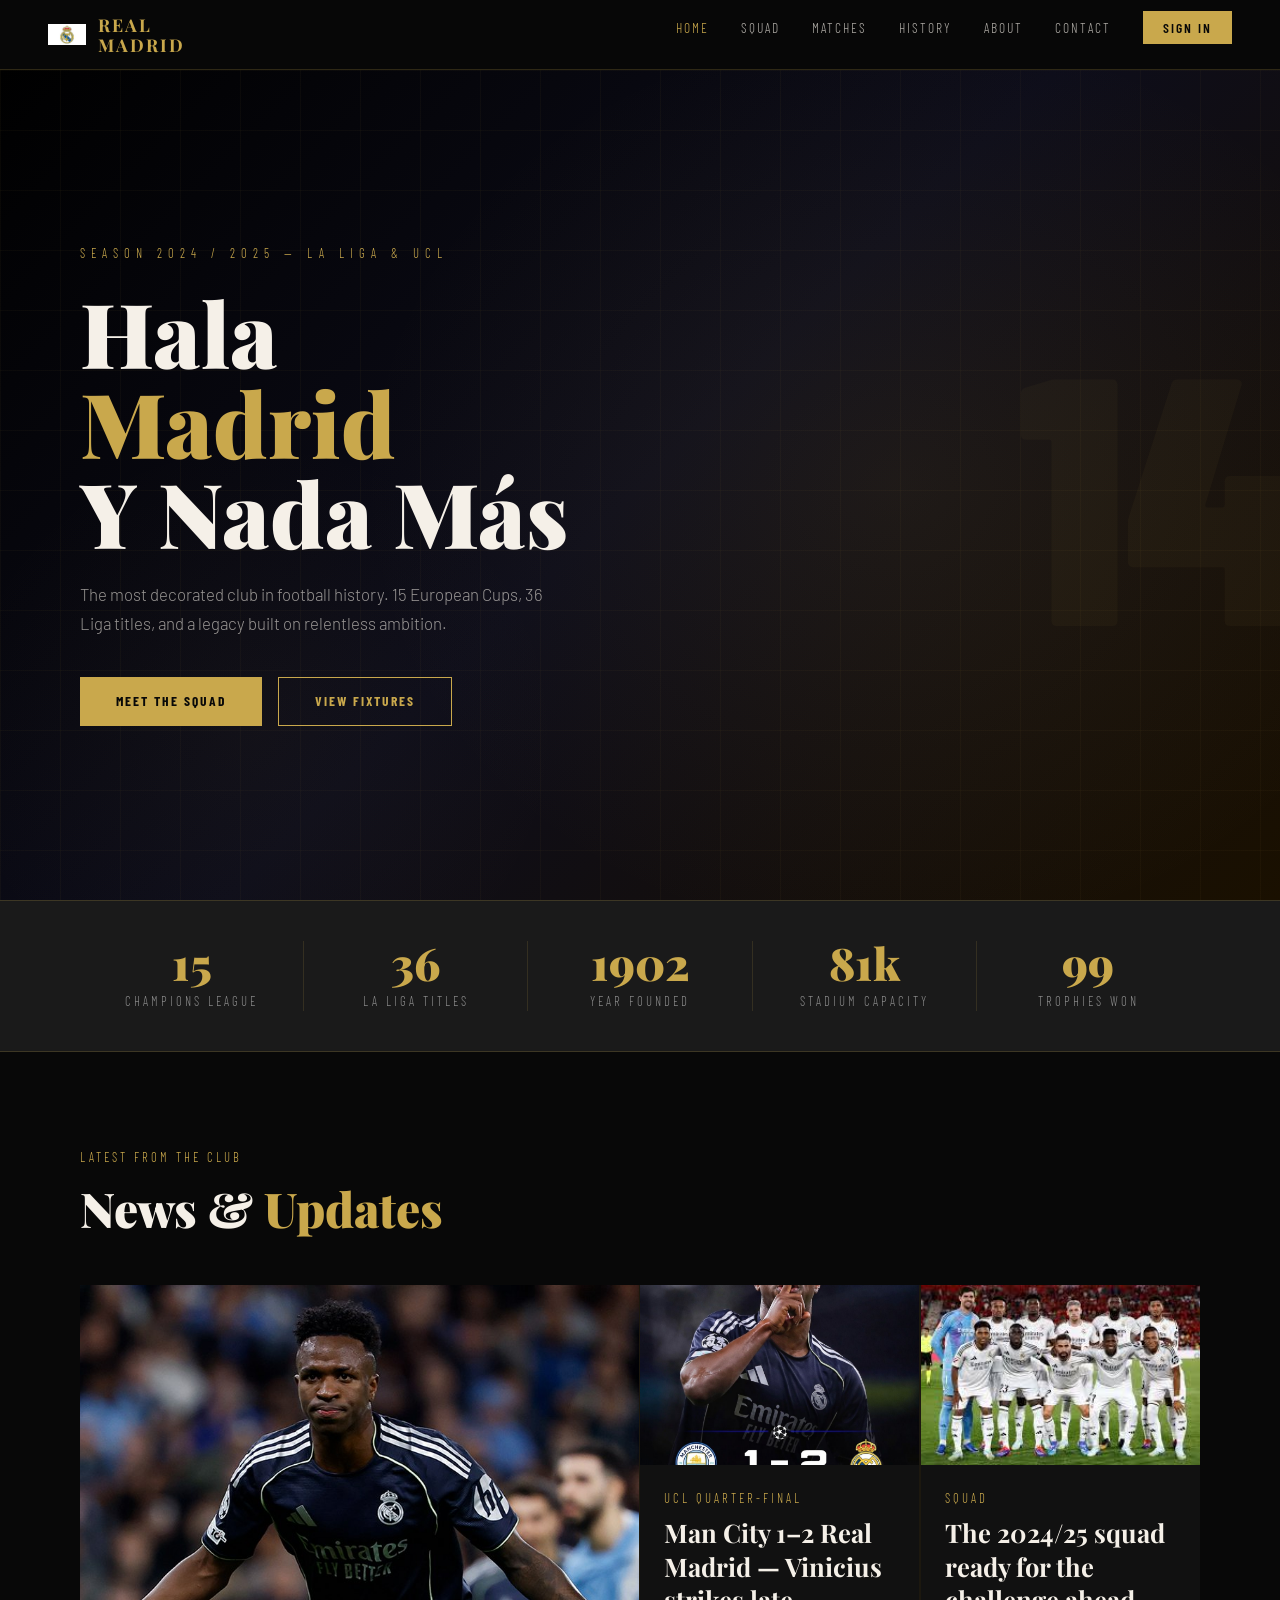
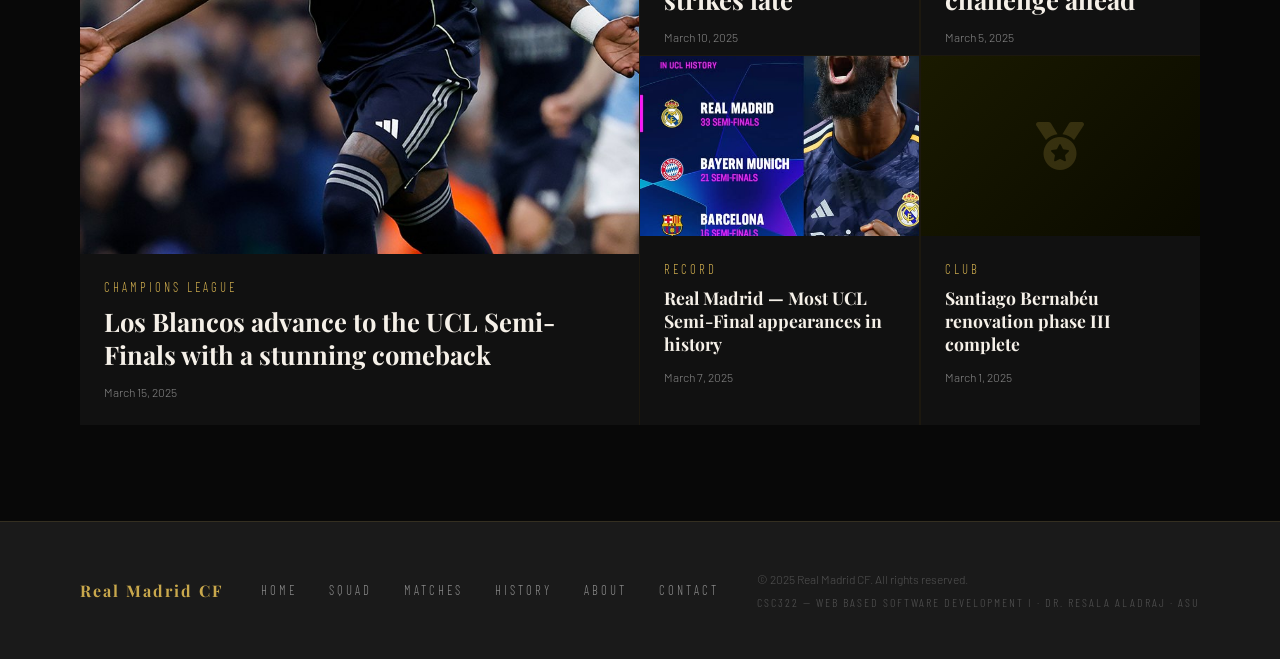
==== commit 18610514: "Add pages 2" ====
--- a/index.html
+++ b/index.html
@@ -1,7 +1,7 @@
 <!DOCTYPE html>
 <html lang="en">
 <head>
-  <meta charset="UTF-8" />
+  <meta charset="UTF-8"/>
   <meta name="viewport" content="width=device-width, initial-scale=1.0"/>
   <title>Real Madrid CF — Home</title>
   <link href="https://cdn.jsdelivr.net/npm/bootstrap@5.3.3/dist/css/bootstrap.min.css" rel="stylesheet"/>
@@ -12,24 +12,19 @@
 <body>
 <nav>
   <a class="nav-logo" href="index.html">
-    <svg viewBox="0 0 100 100" xmlns="http://www.w3.org/2000/svg">
-      <circle cx="50" cy="50" r="48" fill="#C9A84C" stroke="#080808" stroke-width="2"/>
-      <circle cx="50" cy="50" r="40" fill="#080808"/>
-      <circle cx="50" cy="50" r="36" fill="#C9A84C"/>
-      <circle cx="50" cy="50" r="30" fill="#080808"/>
-      <text x="50" y="56" text-anchor="middle" font-family="serif" font-weight="900" font-size="18" fill="#C9A84C">RM</text>
-    </svg>
+    <img src="images/realmadrid.jpg" alt="Real Madrid" class="nav-logo-img"/>
     <div class="nav-brand">Real<br>Madrid</div>
   </a>
   <ul class="nav-links">
     <li><a href="index.html" class="active-link">Home</a></li>
     <li><a href="squad.html">Squad</a></li>
     <li><a href="matches.html">Matches</a></li>
+    <li><a href="history.html">History</a></li>
+    <li><a href="about.html">About</a></li>
     <li><a href="contact.html">Contact</a></li>
     <li><a href="login.html" class="nav-cta">Sign In</a></li>
   </ul>
 </nav>
-
 <div class="rm-toast" id="toast">
   <div class="toast-title" id="toast-title">Notification</div>
   <div class="toast-msg" id="toast-msg"></div>
@@ -37,6 +32,7 @@
 
 <section class="hero" style="margin-top:70px;">
   <div class="hero-grid"></div>
+  <div class="hero-bg-img"></div>
   <div class="hero-number">14</div>
   <div class="hero-content">
     <p class="hero-eyebrow">Season 2024 / 2025 — La Liga & UCL</p>
@@ -50,7 +46,7 @@
 </section>
 
 <div class="stats-bar">
-  <div class="stat-item"><div class="stat-number">15</div><div class="stat-label">Champions League Titles</div></div>
+  <div class="stat-item"><div class="stat-number">15</div><div class="stat-label">Champions League</div></div>
   <div class="stat-item"><div class="stat-number">36</div><div class="stat-label">La Liga Titles</div></div>
   <div class="stat-item"><div class="stat-number">1902</div><div class="stat-label">Year Founded</div></div>
   <div class="stat-item"><div class="stat-number">81k</div><div class="stat-label">Stadium Capacity</div></div>
@@ -61,11 +57,11 @@
   <p class="section-eyebrow">Latest from the Club</p>
   <h2 class="section-title">News & <span>Updates</span></h2>
   <div class="news-grid">
+
+    <!-- Featured — ND-CHAMPIONS -->
     <div class="news-card" style="display:flex;flex-direction:column;">
-      <div class="news-img-wrap" style="flex:1;min-height:300px;">
-        <div class="news-img placeholder" style="height:100%;display:flex;align-items:center;justify-content:center;background:linear-gradient(135deg,#1a1000,#0a0500);font-size:5rem;color:rgba(201,168,76,0.15);">
-          <i class="fas fa-futbol"></i>
-        </div>
+      <div class="news-img-wrap" style="flex:1;min-height:300px;overflow:hidden;">
+        <img src="images/ND-CHAMPIONS.jpg" alt="Champions" class="news-img-real" style="height:100%;"/>
       </div>
       <div class="news-body" style="background:var(--dark);">
         <div class="news-tag">Champions League</div>
@@ -73,38 +69,75 @@
         <div class="news-date">March 15, 2025</div>
       </div>
     </div>
+
+    <div style="display:flex;flex-direction:column;gap:1.5px;">
+      <!-- img2 — Man City 1-2 -->
+      <div class="news-card" style="flex:1;">
+        <div class="news-img-wrap" style="height:180px;overflow:hidden;">
+          <img src="images/img2.jpg" alt="Man City vs RM" class="news-img-real"/>
+        </div>
+        <div class="news-body">
+          <div class="news-tag">UCL Quarter-Final</div>
+          <div class="news-title">Man City 1–2 Real Madrid — Vinicius strikes late</div>
+          <div class="news-date">March 10, 2025</div>
+        </div>
+      </div>
+      <!-- img3 — Semi Finals poster -->
+      <div class="news-card" style="flex:1;">
+        <div class="news-img-wrap" style="height:180px;overflow:hidden;">
+          <img src="images/img3.jpg" alt="Most Semi Finals" class="news-img-real"/>
+        </div>
+        <div class="news-body">
+          <div class="news-tag">Record</div>
+          <div class="news-title">Real Madrid — Most UCL Semi-Final appearances in history</div>
+          <div class="news-date">March 7, 2025</div>
+        </div>
+      </div>
+    </div>
+
     <div style="display:flex;flex-direction:column;gap:1.5px;">
       <div class="news-card" style="flex:1;">
-        <div class="news-img-wrap"><div class="news-img" style="height:100%;display:flex;align-items:center;justify-content:center;background:linear-gradient(135deg,#0a1a00,#050a00);font-size:3rem;color:rgba(201,168,76,0.1);"><i class="fas fa-trophy"></i></div></div>
-        <div class="news-body"><div class="news-tag">La Liga</div><div class="news-title">Vinicius Jr named Player of the Month</div><div class="news-date">March 10, 2025</div></div>
+        <div class="news-img-wrap" style="height:180px;overflow:hidden;">
+          <img src="images/squad.jpg" alt="Squad" class="news-img-real"/>
+        </div>
+        <div class="news-body">
+          <div class="news-tag">Squad</div>
+          <div class="news-title">The 2024/25 squad ready for the challenge ahead</div>
+          <div class="news-date">March 5, 2025</div>
+        </div>
       </div>
       <div class="news-card" style="flex:1;">
-        <div class="news-img-wrap"><div class="news-img" style="height:100%;display:flex;align-items:center;justify-content:center;background:linear-gradient(135deg,#1a0000,#0a0000);font-size:3rem;color:rgba(201,168,76,0.1);"><i class="fas fa-star"></i></div></div>
-        <div class="news-body"><div class="news-tag">Transfer</div><div class="news-title">Mbappé sets new record at Bernabéu</div><div class="news-date">March 7, 2025</div></div>
+        <div class="news-img-wrap" style="height:180px;display:flex;align-items:center;justify-content:center;background:linear-gradient(135deg,#1a1a00,#0a0a00);">
+          <i class="fas fa-medal" style="font-size:3rem;color:rgba(201,168,76,0.2);"></i>
+        </div>
+        <div class="news-body">
+          <div class="news-tag">Club</div>
+          <div class="news-title">Santiago Bernabéu renovation phase III complete</div>
+          <div class="news-date">March 1, 2025</div>
+        </div>
       </div>
     </div>
-    <div style="display:flex;flex-direction:column;gap:1.5px;">
-      <div class="news-card" style="flex:1;">
-        <div class="news-img-wrap"><div class="news-img" style="height:100%;display:flex;align-items:center;justify-content:center;background:linear-gradient(135deg,#00001a,#00000a);font-size:3rem;color:rgba(201,168,76,0.1);"><i class="fas fa-shield-alt"></i></div></div>
-        <div class="news-body"><div class="news-tag">Academy</div><div class="news-title">La Fábrica youth squad wins Under-18 title</div><div class="news-date">March 5, 2025</div></div>
-      </div>
-      <div class="news-card" style="flex:1;">
-        <div class="news-img-wrap"><div class="news-img" style="height:100%;display:flex;align-items:center;justify-content:center;background:linear-gradient(135deg,#1a1a00,#0a0a00);font-size:3rem;color:rgba(201,168,76,0.1);"><i class="fas fa-medal"></i></div></div>
-        <div class="news-body"><div class="news-tag">Club</div><div class="news-title">Santiago Bernabéu renovation phase III complete</div><div class="news-date">March 1, 2025</div></div>
-      </div>
-    </div>
+
   </div>
 </section>
 
 <footer>
   <div class="footer-brand">Real Madrid CF</div>
   <div class="footer-links">
-    <a href="index.html">Home</a><a href="squad.html">Squad</a>
-    <a href="matches.html">Matches</a><a href="contact.html">Contact</a>
+    <a href="index.html">Home</a>
+    <a href="squad.html">Squad</a>
+    <a href="matches.html">Matches</a>
+    <a href="history.html">History</a>
+    <a href="about.html">About</a>
+    <a href="contact.html">Contact</a>
   </div>
-  <div class="footer-copy">© 2025 Real Madrid CF. All rights reserved.</div>
+  <div>
+    <div class="footer-copy">© 2025 Real Madrid CF. All rights reserved.</div>
+    <div class="footer-project">CSC322 — Web Based Software Development I · Dr. Resala AlAdraj · ASU</div>
+  </div>
 </footer>
 <script src="https://cdn.jsdelivr.net/npm/bootstrap@5.3.3/dist/js/bootstrap.bundle.min.js"></script>
 <script src="https://code.jquery.com/jquery-3.7.1.min.js"></script>
 <script src="js/main.js"></script>
-</body></html>
+</body>
+</html>
--- a/css/style.css
+++ b/css/style.css
@@ -927,3 +927,97 @@
   .filter-bar { padding: 1.5rem; }
   .login-box { padding: 2rem; }
 }
+
+/* ── PLAYER PHOTO (squad cards) ── */
+.player-photo-wrap {
+  position: absolute; inset: 0;
+  overflow: hidden;
+}
+
+.player-photo {
+  width: 100%; height: 100%;
+  object-fit: cover;
+  object-position: top center;
+  transition: transform 0.6s ease;
+  display: block;
+}
+
+.player-card:hover .player-photo { transform: scale(1.05); }
+
+.player-photo-fallback {
+  width: 100%; height: 100%;
+  background: linear-gradient(160deg, var(--dark-3), var(--dark));
+  align-items: center; justify-content: center;
+}
+
+.player-photo-fallback .player-num-bg {
+  font-family: 'Barlow Condensed', sans-serif;
+  font-size: 8rem; font-weight: 900;
+  color: rgba(201,168,76,0.08);
+  user-select: none;
+}
+/* ── EYEBROW / LABEL FONT SIZE FIX ── */
+.section-eyebrow,
+.page-hero-sub,
+.match-comp,
+.news-tag,
+.player-pos,
+.stat-label,
+.footer-links a,
+.team-id,
+.uni-label {
+  font-size: 0.8rem !important;
+  letter-spacing: 3px;
+}
+
+/* ── FOOTER PROJECT DETAIL ── */
+.footer-project {
+  font-family: 'Barlow Condensed', sans-serif;
+  font-size: 0.75rem;
+  letter-spacing: 2px;
+  text-transform: uppercase;
+  color: rgba(136,136,136,0.5);
+  text-align: center;
+  margin-top: 0.3rem;
+}
+
+/* ── HERO BG IMAGE ── */
+.hero-bg-img {
+  position: absolute; inset: 0;
+  background: url('images/squad.jpg') center center / cover no-repeat;
+  opacity: 0.08;
+  pointer-events: none;
+}
+
+/* ── NEWS CARD REAL IMAGES ── */
+.news-img-real {
+  width: 100%; height: 100%;
+  object-fit: cover;
+  transition: transform 0.6s ease;
+  display: block;
+}
+.news-card:hover .news-img-real { transform: scale(1.05); }
+
+/* ── BUY TICKET BUTTON ── */
+.btn-ticket {
+  background: transparent;
+  color: var(--gold);
+  border: 1px solid var(--gold);
+  padding: 6px 16px;
+  font-family: 'Barlow Condensed', sans-serif;
+  font-size: 0.72rem;
+  letter-spacing: 2px;
+  text-transform: uppercase;
+  cursor: pointer;
+  text-decoration: none;
+  display: inline-block;
+  transition: background 0.2s, color 0.2s;
+  margin-top: 0.5rem;
+}
+.btn-ticket:hover { background: var(--gold); color: var(--black); }
+
+/* ── NAV LOGO IMG ── */
+.nav-logo-img {
+  width: 38px; height: 38px;
+  object-fit: contain;
+}
